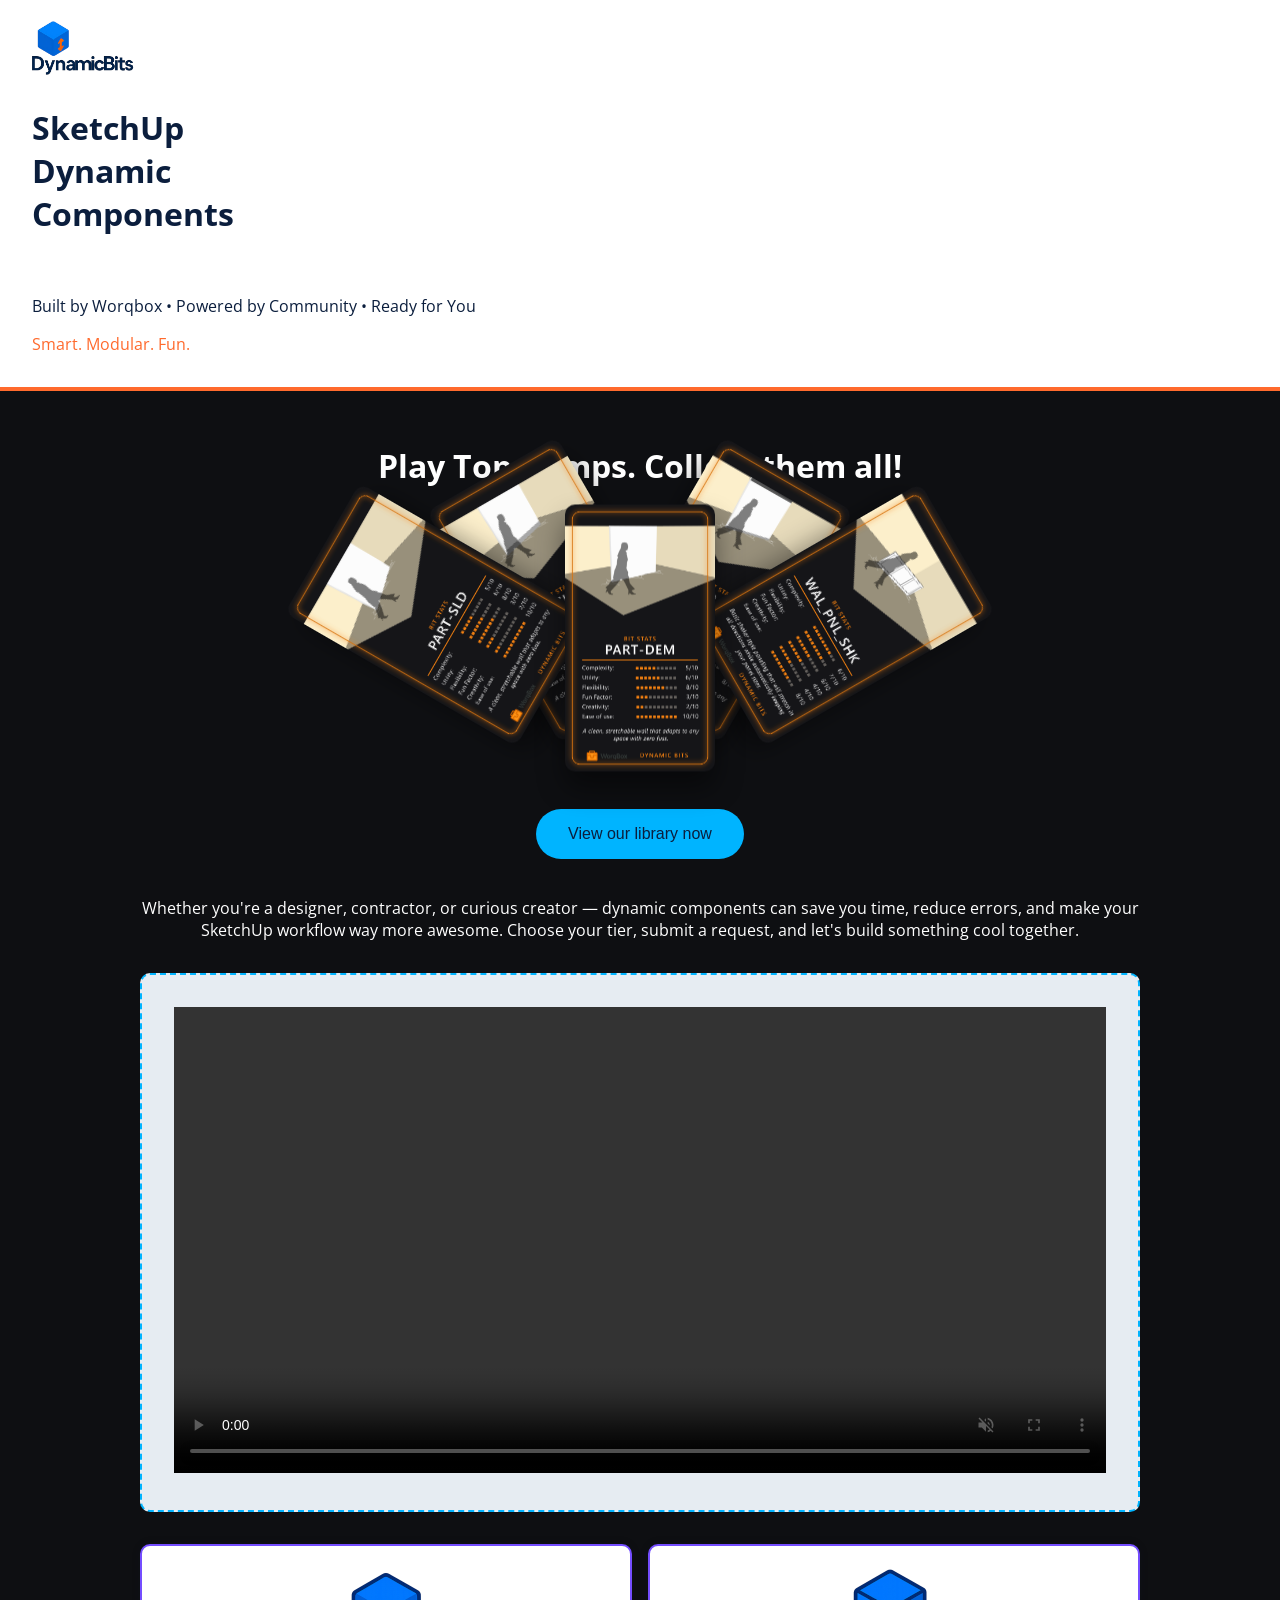
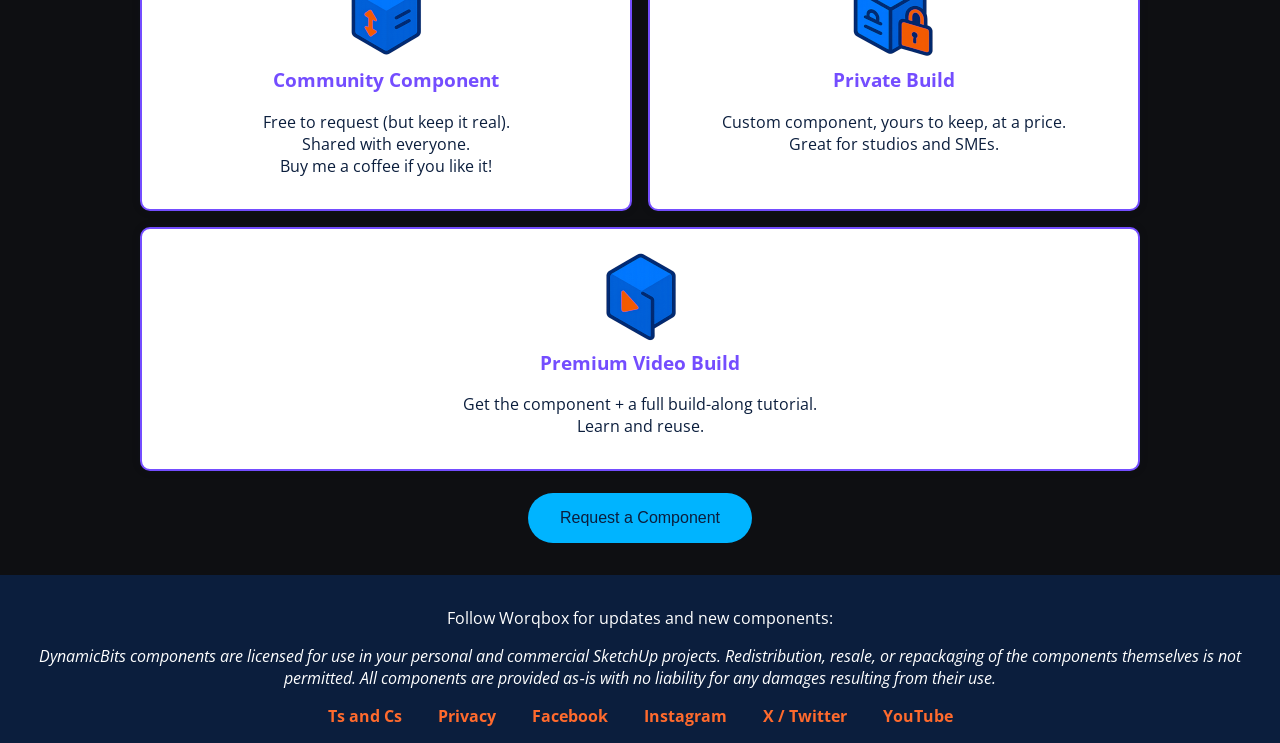
==== index.html @ 4e5cc293 "Add files via upload" ====
<!DOCTYPE html>
<html lang="en">
<head>

  <meta charset="UTF-8" />
  <meta name="viewport" content="width=device-width, initial-scale=1.0"/>
  <link rel="icon" type="image/x-icon" href="/dynamicbits/favicon.ico">
  <title>SketchUp Dynamic Components by Worqbox</title>
  <link href="https://fonts.googleapis.com/css2?family=Orbitron:wght@500&family=Open+Sans&display=swap" rel="stylesheet"/>
  <style>
    :root {
      --deep-space-blue: #0B1E3D;
      --solar-ember: #FF6A2D;
      --neon-arc-blue: #00B4FF;
      --violet-pulse: #744DFF;
      --soft-sky-gray: #E6ECF2;
      --pure-white: #FFFFFF;
    }

    body {
      margin: 0;
      font-family: 'Open Sans', sans-serif;
      background-color: var(--soft-sky-gray);
      color: var(--deep-space-blue);
    }

	
	.strap {

		justify-content: left; 
		align-items: left; 
		background-color: #FFF; 
		background-size: contain; 
		padding: 1rem 2rem;
		border-bottom: 4px solid var(--solar-ember); 
	}

	@media (max-width: 600px) {
		.strap {
			flex-direction: column;
		}
	}

    .section {
      padding: 2rem;
      max-width: 1000px;
      margin: auto;
	  text-align: center;
    }

    .highlight {
      color: var(--solar-ember);
      border-radius: 8px;
      display: inline-block;
      margin-bottom: 1rem;
    }

    .tiers {
      display: flex;
      flex-wrap: wrap;
      gap: 1rem;
    }

    .tier {
		  flex: 1 1 300px;
		  background-color: var(--pure-white);
		  border: 2px solid var(--violet-pulse);
		  border-radius: 10px;
		  padding: 1rem;
		  box-shadow: 0 0 10px rgba(11, 30, 61, 0.1);
		justify-content: left; 
		align-items: left; 
		background-size: contain; 
		
    }

    .tier h3 {
      color: var(--violet-pulse);
      margin-top: 0;
    }

    .media-holder {
      margin: 2rem 0;
      background-color: var(--soft-sky-gray);
      border: 2px dashed var(--neon-arc-blue);
      padding: 2rem;
      text-align: center;
      border-radius: 10px;
    }

    .media-holder p {
      margin: 0;
      font-style: italic;
      color: var(--deep-space-blue);
    }

    footer {
      background-color: var(--deep-space-blue);
      color: var(--pure-white);
      text-align: center;
      padding: 1rem;
    }

    .social-links a {
      margin: 0 1rem;
      color: var(--solar-ember);
      font-weight: bold;
      text-decoration: none;
    }

    .funky-button {
      background-color: var(--neon-arc-blue);
      color: var(--deep-space-blue);
      border: none;
      padding: 1rem 2rem;
      font-size: 1rem;
      border-radius: 50px;
      cursor: pointer;
      transition: transform 0.3s ease;
    }

    .funky-button:hover {
      transform: scale(1.1) rotate(-2deg);
    }
  </style>
  <style>
  :root {
    /* Tweak these if you like */
    --card-width: 150px;
    --card-height: 267px;

    /* Tighter base radius; each step uses a multiple of this */
    --fan-radius-per-step: 70px;  /* distance per step away from center */
    --fan-out-duration: 600ms;
    --fan-in-duration: 450ms;
    --pause-ms: 1000;
    --easing: cubic-bezier(.22,.61,.36,1);
  }

  body {
    min-height: 100svh;
    background: #0e0f12;
  }

  .table {
    position: relative;
    width: min(90vw, 520px);
    height: min(60vh, 380px);
    border-radius: 16px;
    background: radial-gradient(circle at 50% 30%, #1f2633 0%, #12151b 60%, #0e0f12 100%);
    box-shadow: 0 20px 60px rgba(0,0,0,.4) inset, 0 40px 80px rgba(0,0,0,.35);
    overflow: hidden;
  }

  .fan {
    position: relative;
    inset: 0;
    display: grid;
    place-items: center;
    transform-origin: 50% -20%;
    transition: transform var(--fan-out-duration) var(--easing);
  }

  /* Each card is absolutely centered, stacked by default */
  .card {
    position: absolute;
    left: 50%;
    top: 55%;
    width: var(--card-width);
    height: var(--card-height);
    transform: translate(-50%, -50%) rotate(0deg);
    transform-origin: 50% 85%;
    border-radius: 10px;
    box-shadow: 0 16px 28px rgba(0,0,0,.45);
    transition:
      transform var(--fan-in-duration) var(--easing),
      filter 250ms ease,
      z-index 0s step-end;
    user-select: none;
    will-change: transform;
    background: #1b1f2a;
    object-fit: cover;
  }

  .fan.is-fanned .card {
    transition:
      transform var(--fan-out-duration) var(--easing),
      filter 250ms ease,
      z-index 0s step-end;
  }

  .card:hover { filter: brightness(1.06) saturate(1.05); }

  .label {
    position: absolute;
    left: 16px;
    top: 12px;
    font-size: 12px;
    letter-spacing: .06em;
    text-transform: uppercase;
    color: #9aa3b2;
    opacity: .9;
    pointer-events: none;
  }
</style>
</head>
<body>
	<div class="strap">
		<img src="assets/img/dynamicbits-logo_long.png" alt="DynamicBits logo" style="width: 8em; height: 4em"> <br>

			<h1>SketchUp<br>Dynamic<br>Components</h1> <br>

		<p>Built by Worqbox • Powered by Community • Ready for You</p>
		<span class="highlight">Smart. Modular. Fun.</span>
	</div>
    <div class="section" style="height:300px" id="table">
	  <h1 style="color: #ffff">Play Top Comps. Collect them all!</br></br></br></br></h1>
	  <div class="fan" id="cardFan"></div>
		
	</div>
	</br>
		
	<div class="section">
	    <button class="funky-button" onclick="window.location.href = 'communityLibrary.html';">View our library now</button>
		<p style="color: #ffff"><br/>Whether you're a designer, contractor, or curious creator — dynamic components can save you time, reduce errors, and make your SketchUp workflow way more awesome. Choose your tier, submit a request, and let's build something cool together.</p>

    <div class="media-holder">
      <p><video width="100%" height=auto controls autoplay loop muted playsinline> <source src="assets/video/dynamicbits.mp4" type="video/mp4"> Your browser does not support the video tag. </video></p>
    </div>
	
		<div class="tiers">
			<div class="tier">
				<img src="assets/img/community.png" height=100px width=auto>
				<div>
					<h3>Community Component</h3>
					<p>Free to request (but keep it real).<br>Shared with everyone.<br>Buy me a coffee if you like it!</p>
				</div>
			</div>
		<div class="tier">
			<img src="assets/img/private.png" height=100px width=auto>
			<div>        
				<h3>Private Build</h3>
				<p>Custom component, yours to keep, at a price.<br>Great for studios and SMEs.</p>
			</div>
		</div>
		<div class="tier">
			<img src="assets/img/video.png" height=100px width=auto>
			<div>        
				<h3>Premium Video Build</h3>
				<p>Get the component + a full build-along tutorial.<br>Learn and reuse.</p>
			</div>
		</div>
    </div>

	<br/>
    <button class="funky-button" onclick="window.location.href = 'componentrequest.html';">Request a Component</button>

  </div>

  <footer>
    <p>Follow Worqbox for updates and new components:</p>
	<p><i>DynamicBits components are licensed for use in your personal and commercial SketchUp projects. Redistribution, resale, or repackaging of the components themselves is not permitted. All components are provided as‑is with no liability for any damages resulting from their use.</i></p>
    <div class="social-links">
      <a href="assets/docs/tcsandcs.pdf">Ts and Cs</a>
      <a href="assets/docs/privacy.pdf">Privacy</a>

      <a href="https://www.facebook.com/people/Worqbox/61579586065889/">Facebook</a>
      <a href="https://www.instagram.com/worqboxhk">Instagram</a>
      <a href="https://x.com/worqboxhk">X / Twitter</a>
      <a href="https://www.youtube.com/@connectedspacedonline">YouTube</a>
    </div>
  </footer>

<script>
(function () {
  /**
   * Configuration
   */
  const IMAGE_COUNT = 5; // must be odd for a single center card
  const BASE_PATH = 'assets/img/'; // corrected path
  const IMAGE_FILENAMES = Array.from({ length: IMAGE_COUNT }, (_, i) => `${BASE_PATH}${i + 1}.webp`);

  const ANGLE_STEP = 30; // degrees between adjacent cards
  const CENTER_INDEX = Math.floor(IMAGE_COUNT / 2); // 2 (0..4)
  const rootStyles = getComputedStyle(document.documentElement);
  const RADIUS_PER_STEP = parseFloat(rootStyles.getPropertyValue('--fan-radius-per-step')) || 70;
  const PAUSE_MS = parseInt(rootStyles.getPropertyValue('--pause-ms'), 10) || 1000;

  const fanOutDuration = parseTimeVar('--fan-out-duration') || 600;
  const fanInDuration  = parseTimeVar('--fan-in-duration')  || 450;

  const fanEl = document.getElementById('cardFan');
  const tableEl = document.getElementById('table');

  /**
   * Helpers
   */
  function parseTimeVar(varName) {
    const v = rootStyles.getPropertyValue(varName).trim();
    if (!v) return 0;
    if (v.endsWith('ms')) return parseFloat(v);
    if (v.endsWith('s')) return parseFloat(v) * 1000;
    return parseFloat(v);
  }

  /**
   * Create and insert the cards
   */
  const cards = IMAGE_FILENAMES.map((src, idx) => {
    const img = new Image();
    img.src = src; // expects assets/img/1.webp ... 5.webp
    img.alt = `Card ${idx + 1}`;
    img.className = 'card';

    // Stacked baseline
    img.style.transform = 'translate(-50%, -50%) rotate(0deg)';
    img.style.zIndex = String(100 + idx);

    fanEl.appendChild(img);
    return img;
  });

  /**
   * Transform builders
   * - Middle card (CENTER_INDEX) stays exactly at stack transform (no rotation/translation).
   * - Other cards rotate by (idx - center) * ANGLE_STEP
   * - Translation distance scales with |idx - center| so they "originate" from the middle card.
   * Composition: translate(-50%,-50%) rotate(angle) translateY(-radiusForStep)
   */
  function computeFanTransform(idx) {
    const delta = idx - CENTER_INDEX; // ... -2, -1, 0, +1, +2
    if (delta === 0) {
      // Stationary center card
      return 'translate(-50%, -50%) rotate(0deg)';
    }
    const angle = delta * ANGLE_STEP; // ±30, ±60, ...
    const radius = Math.abs(delta) * RADIUS_PER_STEP; // further from center → further out
    return `translate(-50%, -50%) rotate(${angle}deg) translateY(${-radius}px)`;
  }

  function applyFanTransforms() {
    fanEl.classList.add('is-fanned');
    cards.forEach((card, idx) => {
      card.style.transform = computeFanTransform(idx);
      // z-index: center highest, then order by angle to get nice overlaps
      const delta = idx - CENTER_INDEX;
      const z =
        delta === 0
          ? 2000 // keep center card on top when fanned
          : 1000 + 100 * Math.sign(delta) + 10 * Math.abs(delta);
      card.style.zIndex = String(z);
    });
  }

  function fanIn() {
    fanEl.classList.remove('is-fanned');
    fanEl.style.transform = 'scale(1)';
    cards.forEach((card, idx) => {
      card.style.transform = 'translate(-50%, -50%) rotate(0deg)';
      card.style.zIndex = String(100 + idx);
    });
  }

  /**
   * Auto-fit the fanned layout so it stays inside the container.
   * Uses a tiny margin (1.5%) to avoid edge-touching due to subpixel rounding.
   */
  function autoFitFan() {
    applyFanTransforms();

    // Ensure styles are applied before measuring
    requestAnimationFrame(() => {
      requestAnimationFrame(() => {
        const fanRect = fanEl.getBoundingClientRect();
        const tableRect = tableEl.getBoundingClientRect();

        const safety = 0.015; // 1.5% inward padding
        const targetWidth  = tableRect.width  * (1 - safety * 2);
        const targetHeight = tableRect.height * (1 - safety * 2);

        const widthScale  = targetWidth  / fanRect.width;
        const heightScale = targetHeight / fanRect.height;
        const scale = Math.min(1, widthScale, heightScale);

        fanEl.style.transform = `scale(${scale.toFixed(3)})`;
      });
    });
  }

  /**
   * Loop: out → pause → in → pause → repeat
   */
  function loop() {
    autoFitFan();

    setTimeout(() => {
      fanIn();
      setTimeout(loop, fanInDuration + PAUSE_MS);
    }, fanOutDuration + PAUSE_MS);
  }

  window.addEventListener('load', () => {
    setTimeout(loop, 250);
  });

  // Keep fit on resize if currently fanned
  window.addEventListener('resize', () => {
    if (fanEl.classList.contains('is-fanned')) {
      applyFanTransforms();
      requestAnimationFrame(() => {
        requestAnimationFrame(() => {
          const fanRect = fanEl.getBoundingClientRect();
          const tableRect = tableEl.getBoundingClientRect();

          const safety = 0.015;
          const targetWidth  = tableRect.width  * (1 - safety * 2);
          const targetHeight = tableRect.height * (1 - safety * 2);

          const widthScale  = targetWidth  / fanRect.width;
          const heightScale = targetHeight / fanRect.height;
          const scale = Math.min(1, widthScale, heightScale);
          fanEl.style.transform = `scale(${scale.toFixed(3)})`;
        });
      });
    }
  });
})();
</script>

</body>
</html>
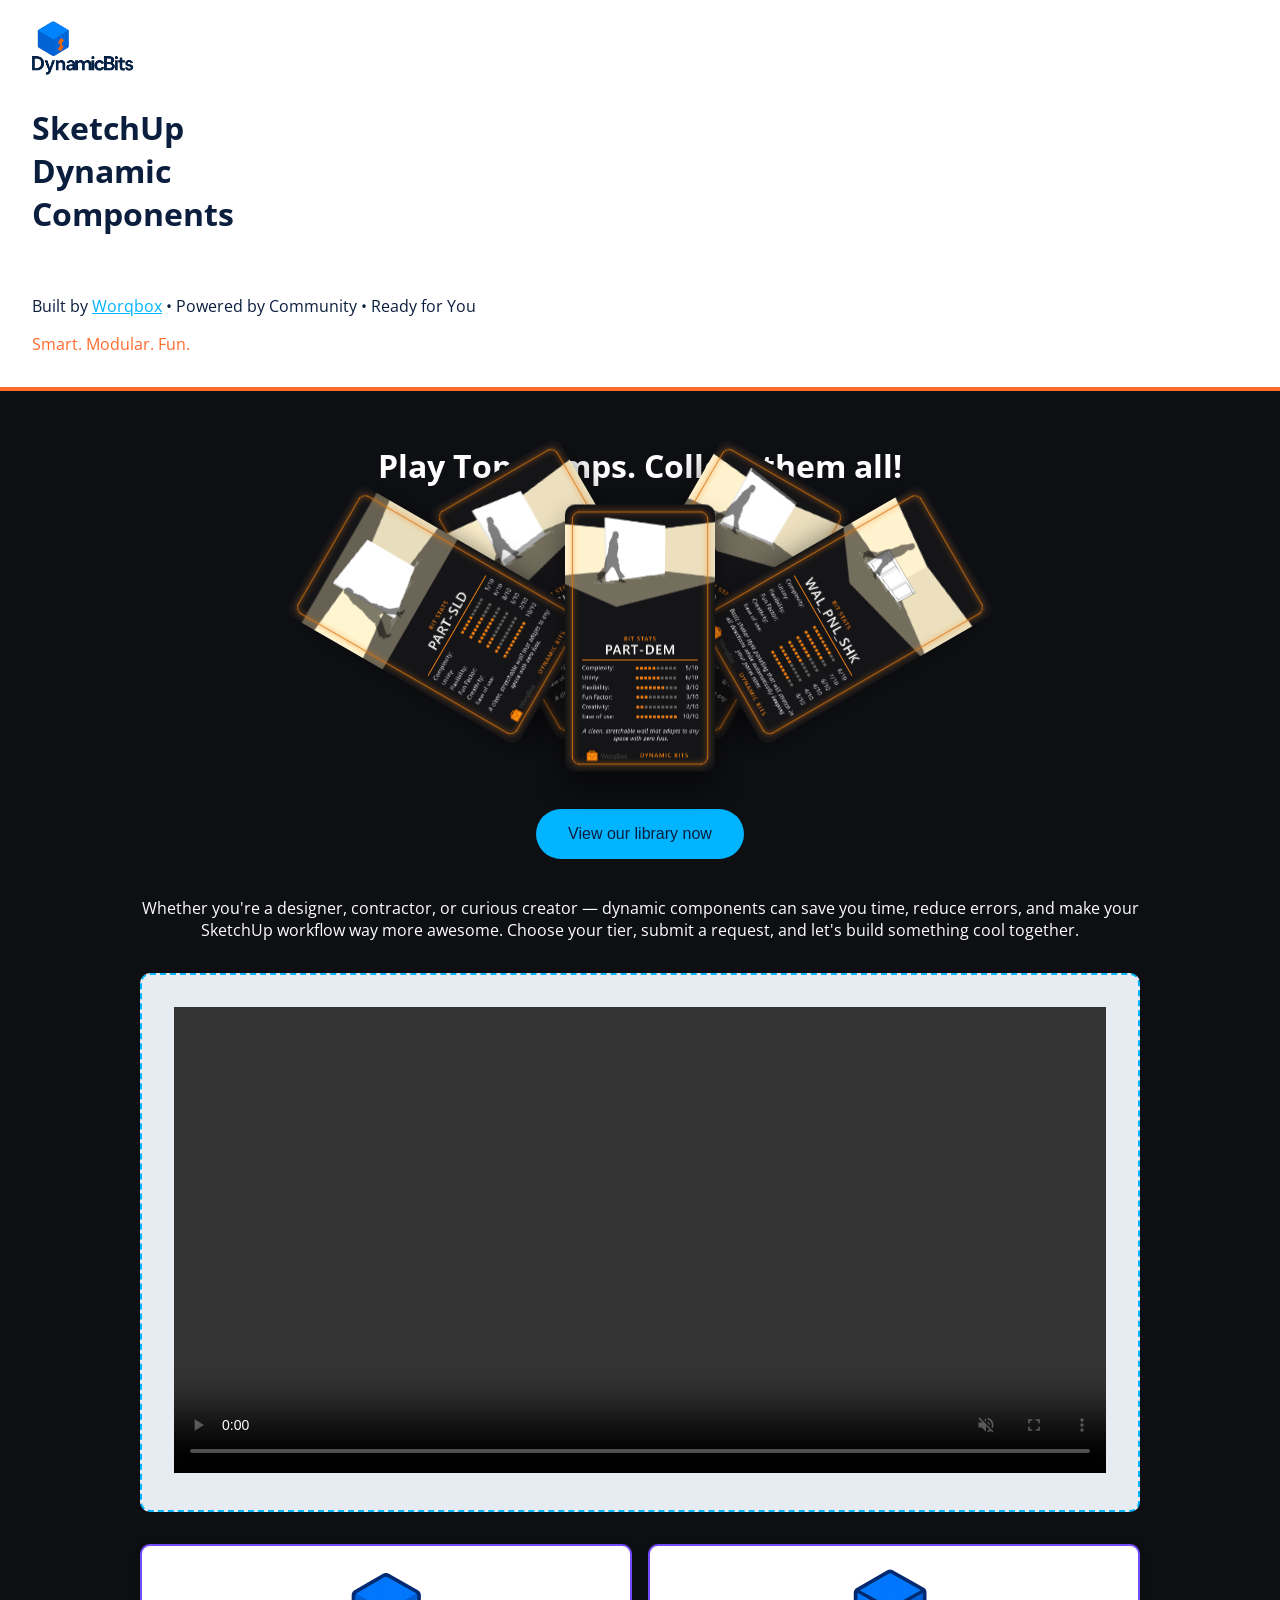
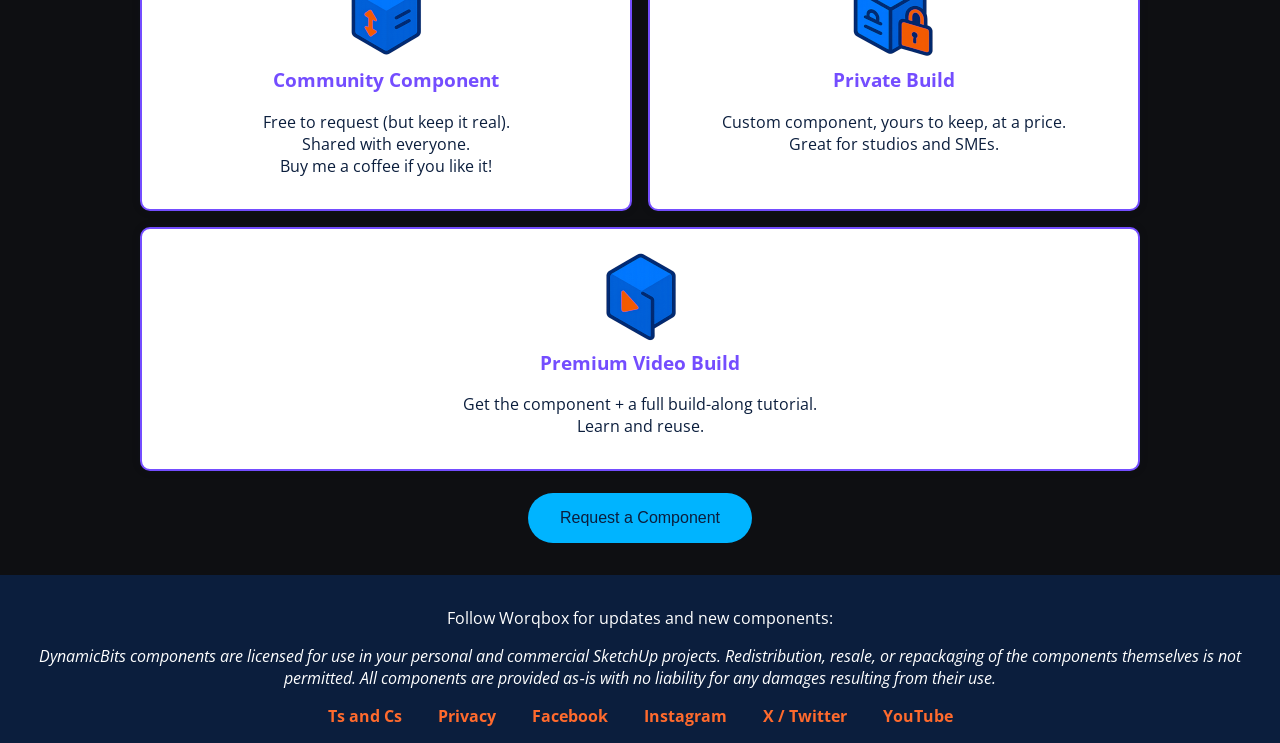
==== commit 6686d79c: "Add files via upload" ====
--- a/index.html
+++ b/index.html
@@ -24,6 +24,9 @@
       color: var(--deep-space-blue);
     }
 
+	a {
+		color: var(--neon-arc-blue);
+	}
 	
 	.strap {
 
@@ -122,8 +125,7 @@
     .funky-button:hover {
       transform: scale(1.1) rotate(-2deg);
     }
-  </style>
-  <style>
+
   :root {
     /* Tweak these if you like */
     --card-width: 150px;
@@ -210,7 +212,7 @@
 
 			<h1>SketchUp<br>Dynamic<br>Components</h1> <br>
 
-		<p>Built by Worqbox • Powered by Community • Ready for You</p>
+		<p>Built by <a href="https://worqbox.online">Worqbox</a> • Powered by Community • Ready for You</p>
 		<span class="highlight">Smart. Modular. Fun.</span>
 	</div>
     <div class="section" style="height:300px" id="table">
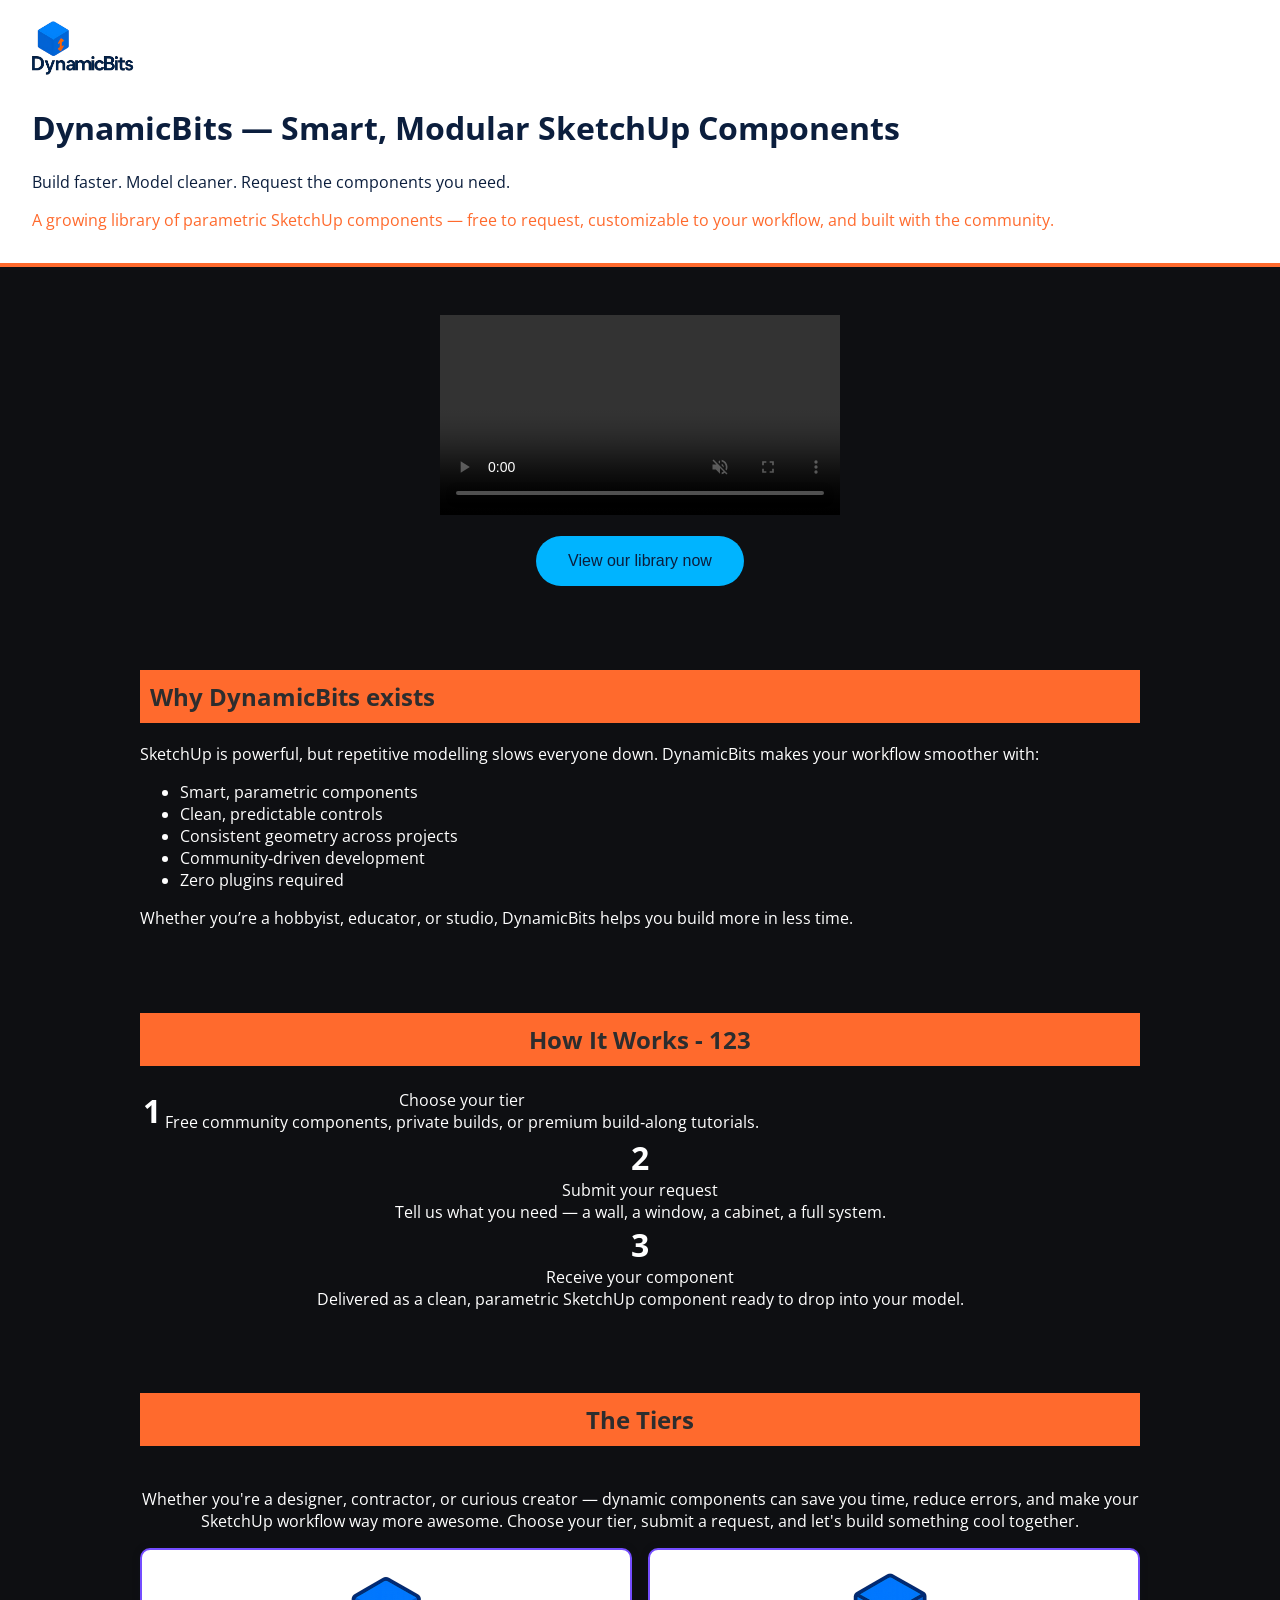
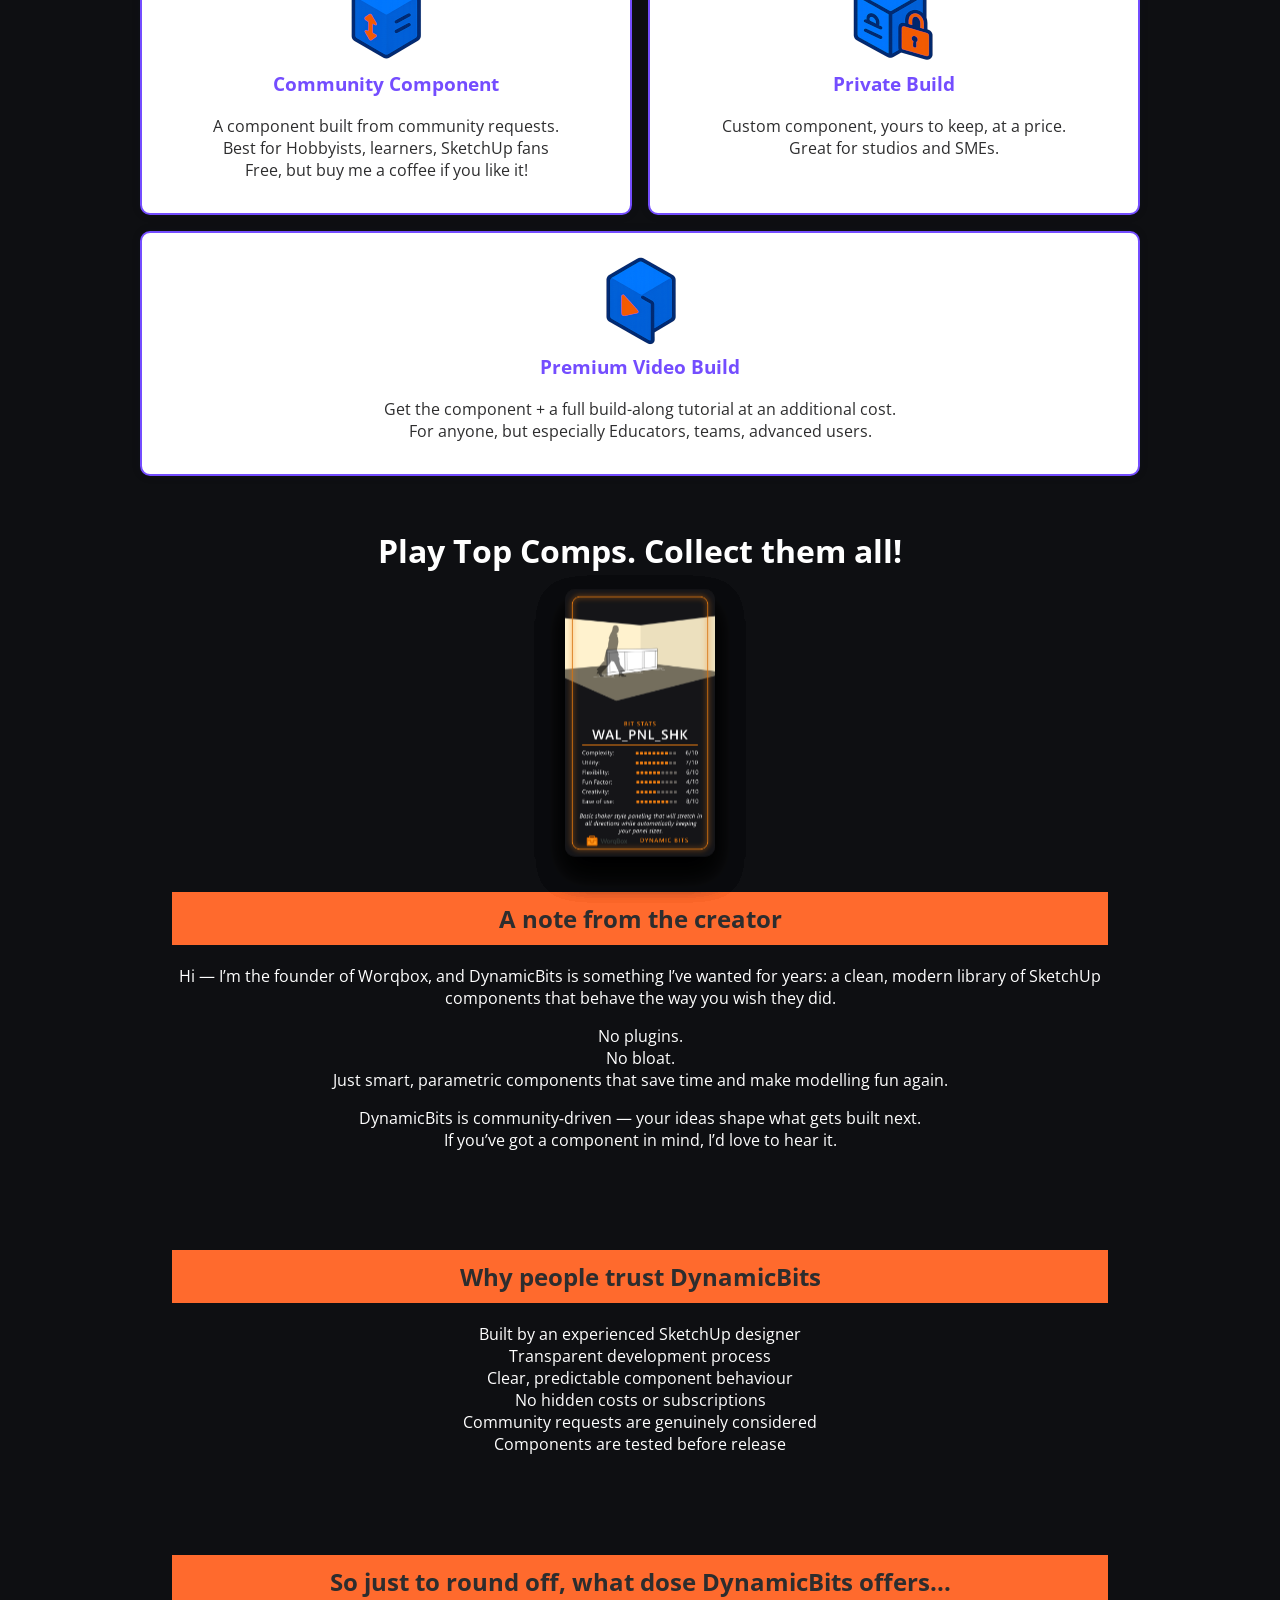
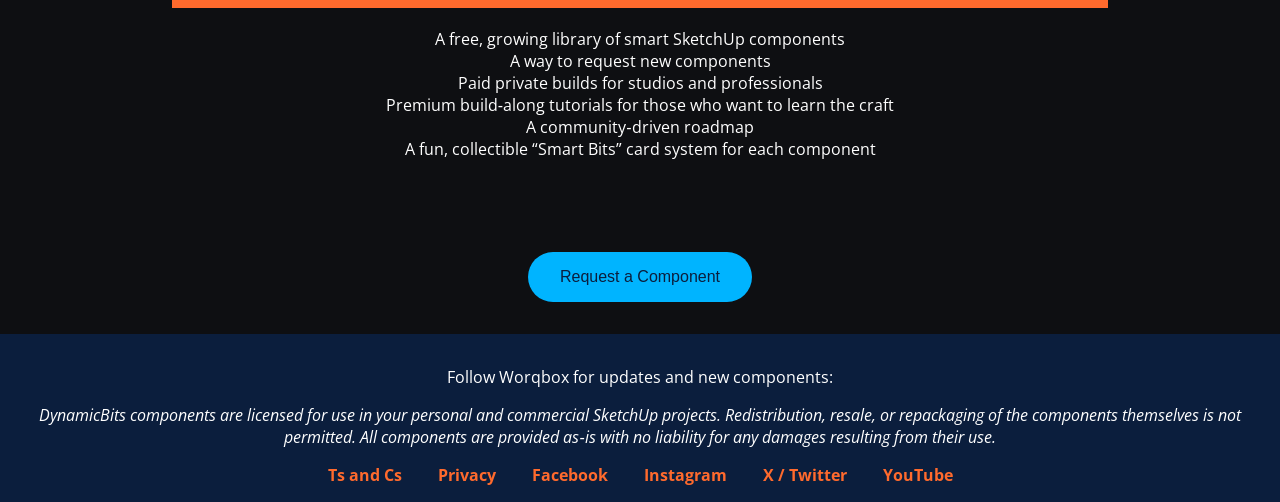
==== commit de00d341: "Add files via upload" ====
--- a/index.html
+++ b/index.html
@@ -15,6 +15,8 @@
       --violet-pulse: #744DFF;
       --soft-sky-gray: #E6ECF2;
       --pure-white: #FFFFFF;
+	  --charcole-grey: #3F4246;
+	  --deep-grey: #2d2d2e;
     }
 
     body {
@@ -26,6 +28,12 @@
 
 	a {
 		color: var(--neon-arc-blue);
+	}
+	
+	h2 {
+		background-color: var(--solar-ember);
+		color: var(--deep-grey);
+		padding :10px;
 	}
 	
 	.strap {
@@ -37,6 +45,10 @@
 		padding: 1rem 2rem;
 		border-bottom: 4px solid var(--solar-ember); 
 	}
+	
+	.softgreyback {
+		background-color: var(--soft-sky-gray);
+	}
 
 	@media (max-width: 600px) {
 		.strap {
@@ -49,7 +61,12 @@
       max-width: 1000px;
       margin: auto;
 	  text-align: center;
-    }
+	  color: var(--pure-white);
+    }
+
+	.textleft {
+		text-align: left;
+	}
 
     .highlight {
       color: var(--solar-ember);
@@ -89,6 +106,7 @@
       padding: 2rem;
       text-align: center;
       border-radius: 10px;
+	  max-height: 400px;
     }
 
     .media-holder p {
@@ -97,6 +115,11 @@
       color: var(--deep-space-blue);
     }
 
+	video {
+		width:100%;
+		max-width: 400px;
+	}
+	
     footer {
       background-color: var(--deep-space-blue);
       color: var(--pure-white);
@@ -144,7 +167,7 @@
     background: #0e0f12;
   }
 
-  .table {
+  .cardhand {
     position: relative;
     width: min(90vw, 520px);
     height: min(60vh, 380px);
@@ -207,52 +230,133 @@
 </style>
 </head>
 <body>
+
 	<div class="strap">
 		<img src="assets/img/dynamicbits-logo_long.png" alt="DynamicBits logo" style="width: 8em; height: 4em"> <br>
 
-			<h1>SketchUp<br>Dynamic<br>Components</h1> <br>
-
-		<p>Built by <a href="https://worqbox.online">Worqbox</a> • Powered by Community • Ready for You</p>
-		<span class="highlight">Smart. Modular. Fun.</span>
+			<h1>DynamicBits — Smart, Modular SketchUp Components</h1>
+
+		<p>Build faster. Model cleaner. Request the components you need.</p>
+		<span class="highlight">A growing library of parametric SketchUp components — free to request, customizable to your workflow, and built with the community.</span>
 	</div>
-    <div class="section" style="height:300px" id="table">
-	  <h1 style="color: #ffff">Play Top Comps. Collect them all!</br></br></br></br></h1>
-	  <div class="fan" id="cardFan"></div>
-		
+
+    <div class="section" id="videobooth">
+      <p><video controls autoplay loop muted playsinline> <source src="assets/video/dynamicbits.mp4" type="video/mp4"> Your browser does not support the video tag. </video></p>
+	    <button class="funky-button" onclick="window.location.href = 'communityLibrary.html';">View our library now</button>
+    </div>
+
+    <div class="section textleft" id="whydynamicbits">
+		<h2>Why DynamicBits exists</h2>
+		SketchUp is powerful, but repetitive modelling slows everyone down.
+		DynamicBits makes your workflow smoother with:
+		<ul><li>
+		Smart, parametric components
+		</li><li>
+		Clean, predictable controls
+		</li><li>
+		Consistent geometry across projects
+		</li><li>
+		Community‑driven development
+		</li><li>
+		Zero plugins required
+		</li></ul>
+		Whether you’re a hobbyist, educator, or studio, DynamicBits helps you build more in less time.
 	</div>
-	</br>
-		
+	
+    <div class="section" id="howitworks">
+	<h2>How It Works - 123</h2>
+		<table col=2>
+			<tr><td width=><b><font size=+3>1</font></b></td>
+				<td>Choose your tier<br>Free community components, private builds, or premium build‑along tutorials.</td></tr></table>
+
+		<b><font size=+3>2</font></b><br>Submit your request<br>
+		Tell us what you need — a wall, a window, a cabinet, a full system.<br>
+
+		<b><font size=+3>3</font></b><br>Receive your component<br>
+		Delivered as a clean, parametric SketchUp component ready to drop into your model.<br>
+	</div>
+
+			
 	<div class="section">
-	    <button class="funky-button" onclick="window.location.href = 'communityLibrary.html';">View our library now</button>
-		<p style="color: #ffff"><br/>Whether you're a designer, contractor, or curious creator — dynamic components can save you time, reduce errors, and make your SketchUp workflow way more awesome. Choose your tier, submit a request, and let's build something cool together.</p>
-
-    <div class="media-holder">
-      <p><video width="100%" height=auto controls autoplay loop muted playsinline> <source src="assets/video/dynamicbits.mp4" type="video/mp4"> Your browser does not support the video tag. </video></p>
-    </div>
-	
+		<h2>The Tiers</h2>
+		<p style="color: var(--pure-white);"><br/>Whether you're a designer, contractor, or curious creator — dynamic components can save you time, reduce errors, and make your SketchUp workflow way more awesome. Choose your tier, submit a request, and let's build something cool together.</p>
 		<div class="tiers">
 			<div class="tier">
 				<img src="assets/img/community.png" height=100px width=auto>
 				<div>
 					<h3>Community Component</h3>
-					<p>Free to request (but keep it real).<br>Shared with everyone.<br>Buy me a coffee if you like it!</p>
+					<p style="color: var(--deep-grey);">A component built from community requests.<br>Best for Hobbyists, learners, SketchUp fans<br>Free, but buy me a coffee if you like it!</p>
+					<script type="text/javascript" src="https://cdnjs.buymeacoffee.com/1.0.0/button.prod.min.js" data-name="bmc-button" data-slug="romski" data-color="#FFDD00" data-emoji="☕"  data-font="Lato" data-text="Buy me a coffee" data-outline-color="#000000" data-font-color="#000000" data-coffee-color="#ffffff" ></script>
 				</div>
 			</div>
 		<div class="tier">
 			<img src="assets/img/private.png" height=100px width=auto>
 			<div>        
 				<h3>Private Build</h3>
-				<p>Custom component, yours to keep, at a price.<br>Great for studios and SMEs.</p>
+				<p style="color: var(--deep-grey);">Custom component, yours to keep, at a price.<br>Great for studios and SMEs.</p>
 			</div>
 		</div>
 		<div class="tier">
 			<img src="assets/img/video.png" height=100px width=auto>
 			<div>        
 				<h3>Premium Video Build</h3>
-				<p>Get the component + a full build-along tutorial.<br>Learn and reuse.</p>
+				<p style="color: var(--deep-grey);">Get the component + a full build-along tutorial at an additional cost.<br>For anyone, but especially Educators, teams, advanced users.</p>
 			</div>
 		</div>
     </div>
+	
+    <div class="section" style="height:300px" id="cardhand">
+	  <h1 style="color: #ffff">Play Top Comps. Collect them all!</br></br></br></br></h1>
+	  <div class="fan" id="cardFan"></div>
+		
+	</div>	
+	
+    <div class="section" id="foundernote">
+		<h2>A note from the creator</h2>
+		<p>Hi — I’m the founder of Worqbox, and DynamicBits is something I’ve wanted for years: a clean, modern library of SketchUp components that behave the way you wish they did.</p>
+
+		<p>No plugins.<br/>
+		No bloat.<br/>
+		Just smart, parametric components that save time and make modelling fun again.</p>
+		
+		<p>DynamicBits is community‑driven — your ideas shape what gets built next.<br/>
+		If you’ve got a component in mind, I’d love to hear it.<br/>
+	</div>
+	
+    <div class="section" id="trust">
+		<h2>Why people trust DynamicBits</h2>
+		<p>Built by an experienced SketchUp designer<br/>
+
+		Transparent development process<br/>
+
+		Clear, predictable component behaviour<br/>
+
+		No hidden costs or subscriptions<br/>
+
+		Community requests are genuinely considered<br/>
+
+		Components are tested before release</p>
+	</div>
+	
+    <div class="section" id="roundup">
+		<h2>So just to round off, what dose DynamicBits offers...</h2>
+		<p>A free, growing library of smart SketchUp components<br/>
+
+A way to request new components<br/>
+
+Paid private builds for studios and professionals<br/>
+
+Premium build‑along tutorials for those who want to learn the craft<br/>
+
+A community‑driven roadmap<br/>
+
+A fun, collectible “Smart Bits” card system for each component</p>
+	</div>
+	
+	
+
+
+	</br>
 
 	<br/>
     <button class="funky-button" onclick="window.location.href = 'componentrequest.html';">Request a Component</button>
@@ -292,7 +396,7 @@
   const fanInDuration  = parseTimeVar('--fan-in-duration')  || 450;
 
   const fanEl = document.getElementById('cardFan');
-  const tableEl = document.getElementById('table');
+  const tableEl = document.getElementById('cardhand');
 
   /**
    * Helpers
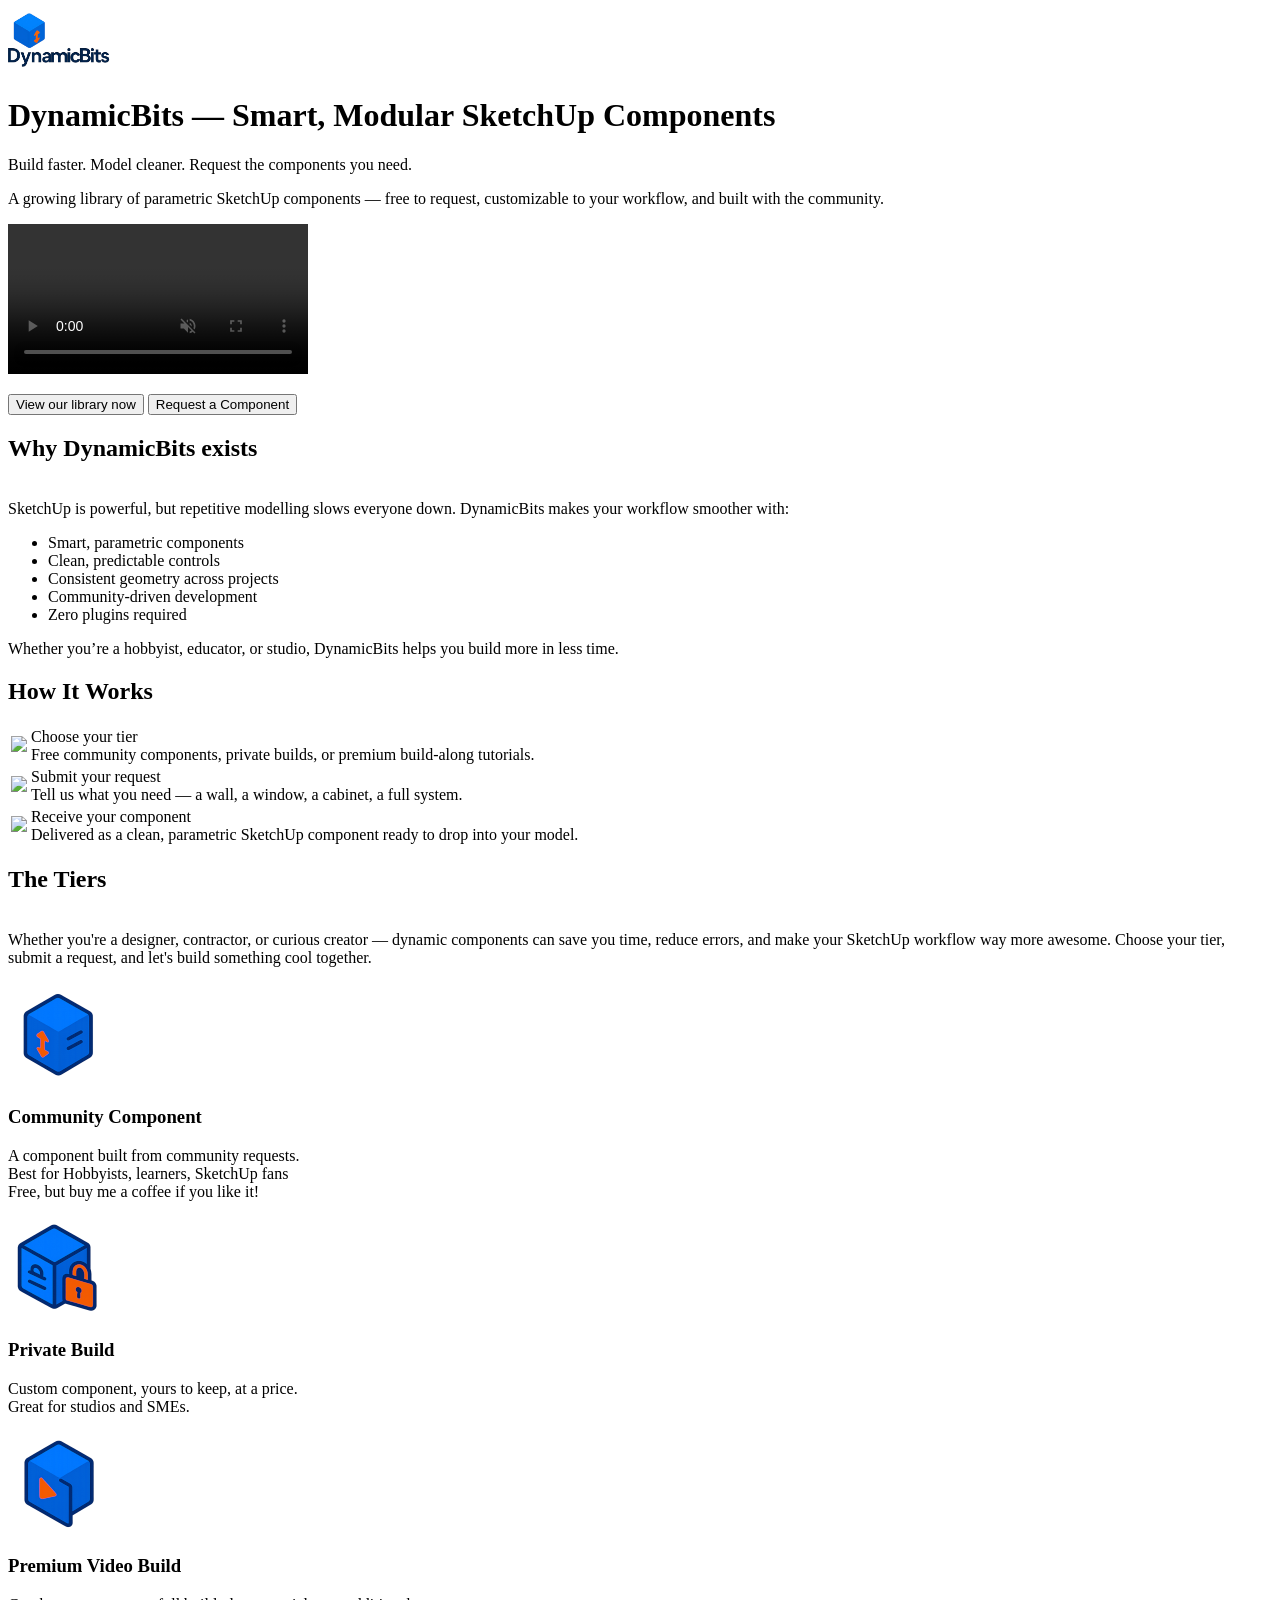
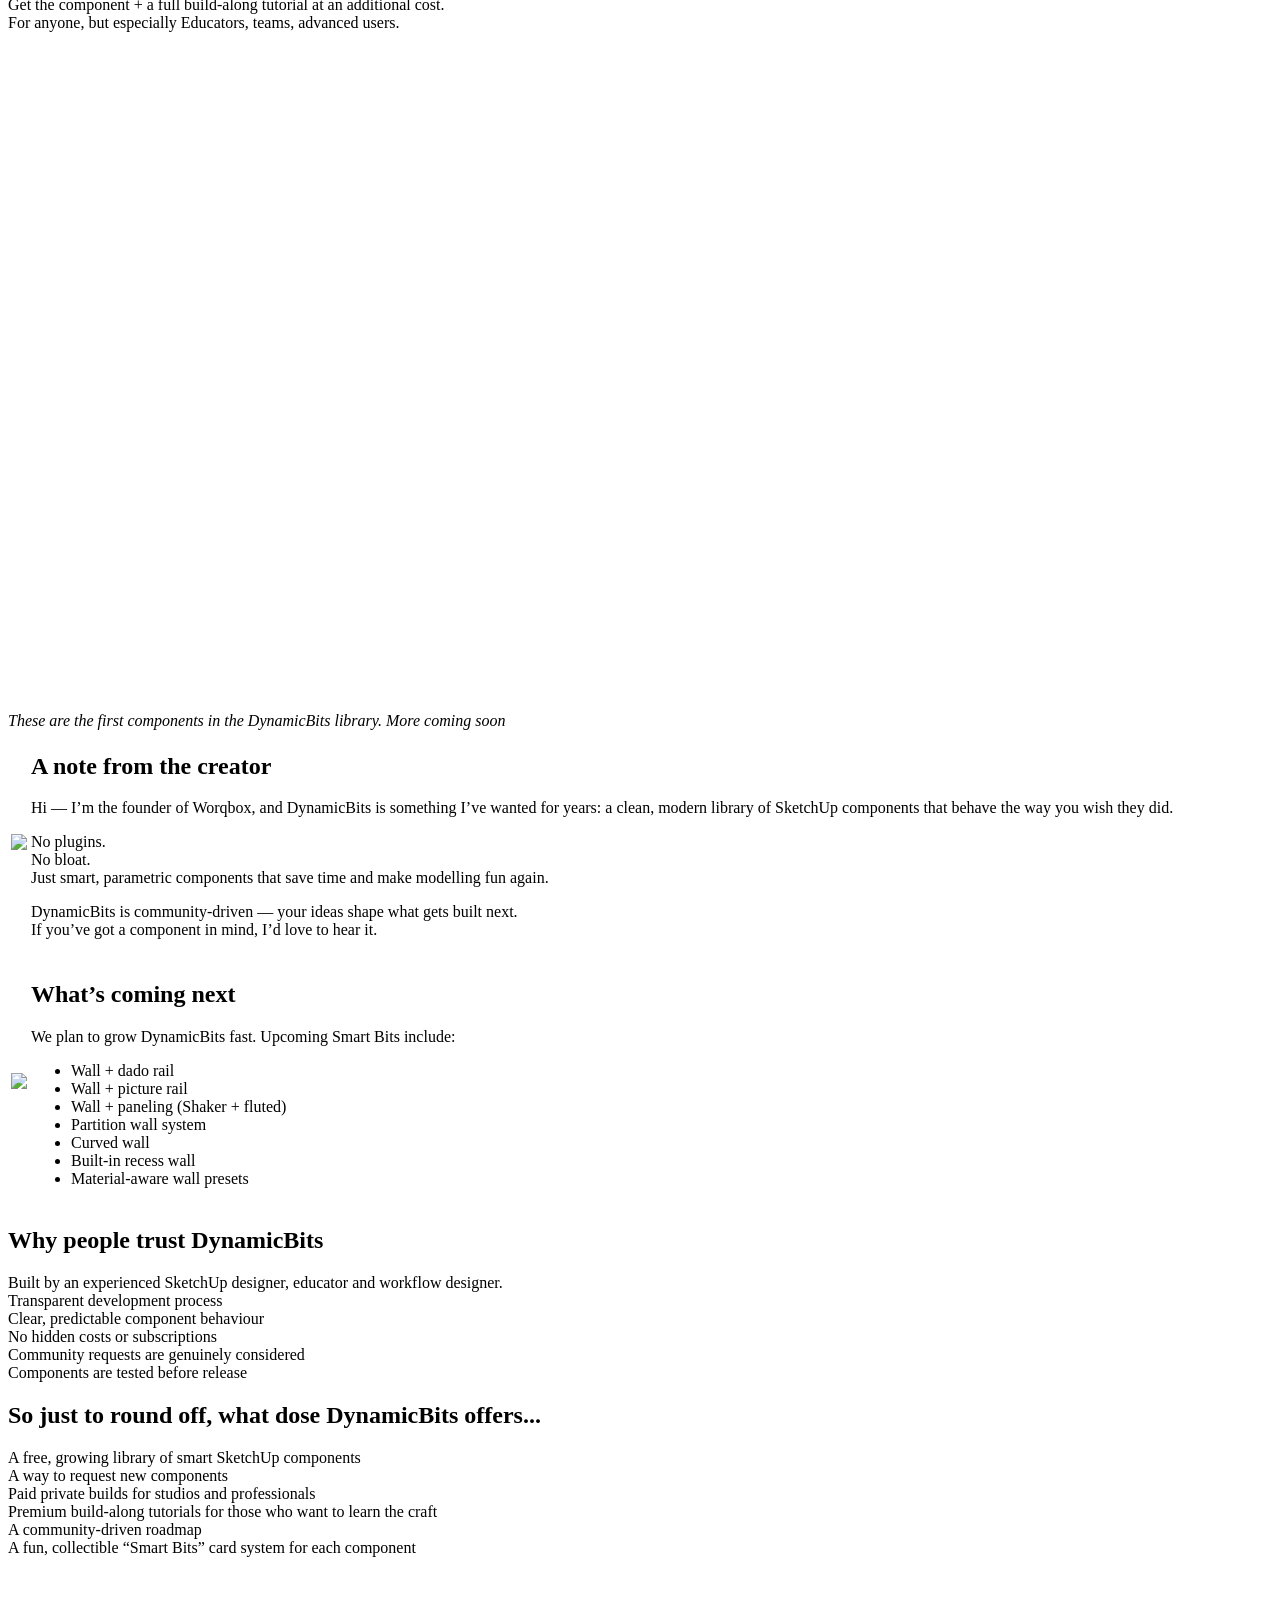
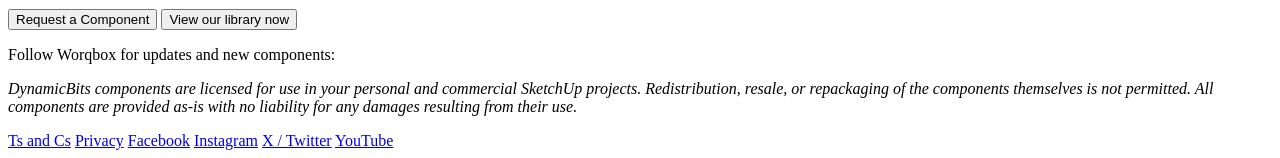
==== commit b597eedf: "Add files via upload" ====
--- a/index.html
+++ b/index.html
@@ -7,228 +7,10 @@
   <link rel="icon" type="image/x-icon" href="/dynamicbits/favicon.ico">
   <title>SketchUp Dynamic Components by Worqbox</title>
   <link href="https://fonts.googleapis.com/css2?family=Orbitron:wght@500&family=Open+Sans&display=swap" rel="stylesheet"/>
-  <style>
-    :root {
-      --deep-space-blue: #0B1E3D;
-      --solar-ember: #FF6A2D;
-      --neon-arc-blue: #00B4FF;
-      --violet-pulse: #744DFF;
-      --soft-sky-gray: #E6ECF2;
-      --pure-white: #FFFFFF;
-	  --charcole-grey: #3F4246;
-	  --deep-grey: #2d2d2e;
-    }
+  <link rel="stylesheet" href="css/style.css" />
+</head>
 
-    body {
-      margin: 0;
-      font-family: 'Open Sans', sans-serif;
-      background-color: var(--soft-sky-gray);
-      color: var(--deep-space-blue);
-    }
 
-	a {
-		color: var(--neon-arc-blue);
-	}
-	
-	h2 {
-		background-color: var(--solar-ember);
-		color: var(--deep-grey);
-		padding :10px;
-	}
-	
-	.strap {
-
-		justify-content: left; 
-		align-items: left; 
-		background-color: #FFF; 
-		background-size: contain; 
-		padding: 1rem 2rem;
-		border-bottom: 4px solid var(--solar-ember); 
-	}
-	
-	.softgreyback {
-		background-color: var(--soft-sky-gray);
-	}
-
-	@media (max-width: 600px) {
-		.strap {
-			flex-direction: column;
-		}
-	}
-
-    .section {
-      padding: 2rem;
-      max-width: 1000px;
-      margin: auto;
-	  text-align: center;
-	  color: var(--pure-white);
-    }
-
-	.textleft {
-		text-align: left;
-	}
-
-    .highlight {
-      color: var(--solar-ember);
-      border-radius: 8px;
-      display: inline-block;
-      margin-bottom: 1rem;
-    }
-
-    .tiers {
-      display: flex;
-      flex-wrap: wrap;
-      gap: 1rem;
-    }
-
-    .tier {
-		  flex: 1 1 300px;
-		  background-color: var(--pure-white);
-		  border: 2px solid var(--violet-pulse);
-		  border-radius: 10px;
-		  padding: 1rem;
-		  box-shadow: 0 0 10px rgba(11, 30, 61, 0.1);
-		justify-content: left; 
-		align-items: left; 
-		background-size: contain; 
-		
-    }
-
-    .tier h3 {
-      color: var(--violet-pulse);
-      margin-top: 0;
-    }
-
-    .media-holder {
-      margin: 2rem 0;
-      background-color: var(--soft-sky-gray);
-      border: 2px dashed var(--neon-arc-blue);
-      padding: 2rem;
-      text-align: center;
-      border-radius: 10px;
-	  max-height: 400px;
-    }
-
-    .media-holder p {
-      margin: 0;
-      font-style: italic;
-      color: var(--deep-space-blue);
-    }
-
-	video {
-		width:100%;
-		max-width: 400px;
-	}
-	
-    footer {
-      background-color: var(--deep-space-blue);
-      color: var(--pure-white);
-      text-align: center;
-      padding: 1rem;
-    }
-
-    .social-links a {
-      margin: 0 1rem;
-      color: var(--solar-ember);
-      font-weight: bold;
-      text-decoration: none;
-    }
-
-    .funky-button {
-      background-color: var(--neon-arc-blue);
-      color: var(--deep-space-blue);
-      border: none;
-      padding: 1rem 2rem;
-      font-size: 1rem;
-      border-radius: 50px;
-      cursor: pointer;
-      transition: transform 0.3s ease;
-    }
-
-    .funky-button:hover {
-      transform: scale(1.1) rotate(-2deg);
-    }
-
-  :root {
-    /* Tweak these if you like */
-    --card-width: 150px;
-    --card-height: 267px;
-
-    /* Tighter base radius; each step uses a multiple of this */
-    --fan-radius-per-step: 70px;  /* distance per step away from center */
-    --fan-out-duration: 600ms;
-    --fan-in-duration: 450ms;
-    --pause-ms: 1000;
-    --easing: cubic-bezier(.22,.61,.36,1);
-  }
-
-  body {
-    min-height: 100svh;
-    background: #0e0f12;
-  }
-
-  .cardhand {
-    position: relative;
-    width: min(90vw, 520px);
-    height: min(60vh, 380px);
-    border-radius: 16px;
-    background: radial-gradient(circle at 50% 30%, #1f2633 0%, #12151b 60%, #0e0f12 100%);
-    box-shadow: 0 20px 60px rgba(0,0,0,.4) inset, 0 40px 80px rgba(0,0,0,.35);
-    overflow: hidden;
-  }
-
-  .fan {
-    position: relative;
-    inset: 0;
-    display: grid;
-    place-items: center;
-    transform-origin: 50% -20%;
-    transition: transform var(--fan-out-duration) var(--easing);
-  }
-
-  /* Each card is absolutely centered, stacked by default */
-  .card {
-    position: absolute;
-    left: 50%;
-    top: 55%;
-    width: var(--card-width);
-    height: var(--card-height);
-    transform: translate(-50%, -50%) rotate(0deg);
-    transform-origin: 50% 85%;
-    border-radius: 10px;
-    box-shadow: 0 16px 28px rgba(0,0,0,.45);
-    transition:
-      transform var(--fan-in-duration) var(--easing),
-      filter 250ms ease,
-      z-index 0s step-end;
-    user-select: none;
-    will-change: transform;
-    background: #1b1f2a;
-    object-fit: cover;
-  }
-
-  .fan.is-fanned .card {
-    transition:
-      transform var(--fan-out-duration) var(--easing),
-      filter 250ms ease,
-      z-index 0s step-end;
-  }
-
-  .card:hover { filter: brightness(1.06) saturate(1.05); }
-
-  .label {
-    position: absolute;
-    left: 16px;
-    top: 12px;
-    font-size: 12px;
-    letter-spacing: .06em;
-    text-transform: uppercase;
-    color: #9aa3b2;
-    opacity: .9;
-    pointer-events: none;
-  }
-</style>
-</head>
 <body>
 
 	<div class="strap">
@@ -243,10 +25,12 @@
     <div class="section" id="videobooth">
       <p><video controls autoplay loop muted playsinline> <source src="assets/video/dynamicbits.mp4" type="video/mp4"> Your browser does not support the video tag. </video></p>
 	    <button class="funky-button" onclick="window.location.href = 'communityLibrary.html';">View our library now</button>
+		<button class="funky-button" onclick="window.location.href = 'componentrequest.html';">Request a Component</button>
+
     </div>
 
     <div class="section textleft" id="whydynamicbits">
-		<h2>Why DynamicBits exists</h2>
+		<h2>Why DynamicBits exists</h2><br/>
 		SketchUp is powerful, but repetitive modelling slows everyone down.
 		DynamicBits makes your workflow smoother with:
 		<ul><li>
@@ -264,19 +48,16 @@
 	</div>
 	
     <div class="section" id="howitworks">
-	<h2>How It Works - 123</h2>
-		<table col=2>
-			<tr><td width=><b><font size=+3>1</font></b></td>
-				<td>Choose your tier<br>Free community components, private builds, or premium build‑along tutorials.</td></tr></table>
-
-		<b><font size=+3>2</font></b><br>Submit your request<br>
-		Tell us what you need — a wall, a window, a cabinet, a full system.<br>
-
-		<b><font size=+3>3</font></b><br>Receive your component<br>
-		Delivered as a clean, parametric SketchUp component ready to drop into your model.<br>
+	<h2>How It Works</h2>
+		<table>
+			<tr><td width=><img height=50px src="assets/img/step1.webp"></td>
+				<td>Choose your tier<br>Free community components, private builds, or premium build‑along tutorials.</td></tr>
+			<tr><td width=><img height=50px src="assets/img/step2.webp"></td>
+				<td>Submit your request<br>Tell us what you need — a wall, a window, a cabinet, a full system.</td></tr>
+			<tr><td width=><img height=50px src="assets/img/step3.webp"></td>
+				<td>Receive your component<br>Delivered as a clean, parametric SketchUp component ready to drop into your model.</td></tr>
+		</table>
 	</div>
-
-			
 	<div class="section">
 		<h2>The Tiers</h2>
 		<p style="color: var(--pure-white);"><br/>Whether you're a designer, contractor, or curious creator — dynamic components can save you time, reduce errors, and make your SketchUp workflow way more awesome. Choose your tier, submit a request, and let's build something cool together.</p>
@@ -305,13 +86,18 @@
 		</div>
     </div>
 	
-    <div class="section" style="height:300px" id="cardhand">
-	  <h1 style="color: #ffff">Play Top Comps. Collect them all!</br></br></br></br></h1>
+    <div class="section" style="height:600px; padding: 2rem 1rem;" id="cardhand">
+	  <h1 style="color: #ffff">Play Top Comps. Collect them all!</h1>
 	  <div class="fan" id="cardFan"></div>
-		
+	</div>	
+    <div class="section">
+	
+		  <i>These are the first components in the DynamicBits library. More coming soon</i>
+
 	</div>	
 	
     <div class="section" id="foundernote">
+	<table><tr><td><img src="assets/img/romskineg.webp" height=200px></td><td>
 		<h2>A note from the creator</h2>
 		<p>Hi — I’m the founder of Worqbox, and DynamicBits is something I’ve wanted for years: a clean, modern library of SketchUp components that behave the way you wish they did.</p>
 
@@ -321,11 +107,34 @@
 		
 		<p>DynamicBits is community‑driven — your ideas shape what gets built next.<br/>
 		If you’ve got a component in mind, I’d love to hear it.<br/>
+	</td></tr></table>
+	</div>
+	
+    <div class="section" id="roadmap">
+	<table><tr><td><img src="assets/img/whatnext.webp" height=100px></td><td>
+		<h2>What’s coming next</h2>
+		<p>We plan to grow DynamicBits fast. Upcoming Smart Bits include:
+		<ul>
+		<li>Wall + dado rail</li>
+
+		<li>Wall + picture rail</li>
+
+		<li>Wall + paneling (Shaker + fluted)</li>
+
+		<li>Partition wall system</li>
+
+		<li>Curved wall</li>
+
+		<li>Built‑in recess wall</li>
+
+		<li>Material‑aware wall presets</li>
+		</ul>
+	</td></tr></table>
 	</div>
 	
     <div class="section" id="trust">
 		<h2>Why people trust DynamicBits</h2>
-		<p>Built by an experienced SketchUp designer<br/>
+		<p>Built by an experienced SketchUp designer, educator and workflow designer.<br/>
 
 		Transparent development process<br/>
 
@@ -360,6 +169,7 @@
 
 	<br/>
     <button class="funky-button" onclick="window.location.href = 'componentrequest.html';">Request a Component</button>
+	    <button class="funky-button" onclick="window.location.href = 'communityLibrary.html';">View our library now</button>
 
   </div>
 
@@ -377,160 +187,11 @@
     </div>
   </footer>
 
+<script src="js/cards.js"></script>
 <script>
-(function () {
-  /**
-   * Configuration
-   */
-  const IMAGE_COUNT = 5; // must be odd for a single center card
-  const BASE_PATH = 'assets/img/'; // corrected path
-  const IMAGE_FILENAMES = Array.from({ length: IMAGE_COUNT }, (_, i) => `${BASE_PATH}${i + 1}.webp`);
-
-  const ANGLE_STEP = 30; // degrees between adjacent cards
-  const CENTER_INDEX = Math.floor(IMAGE_COUNT / 2); // 2 (0..4)
-  const rootStyles = getComputedStyle(document.documentElement);
-  const RADIUS_PER_STEP = parseFloat(rootStyles.getPropertyValue('--fan-radius-per-step')) || 70;
-  const PAUSE_MS = parseInt(rootStyles.getPropertyValue('--pause-ms'), 10) || 1000;
-
-  const fanOutDuration = parseTimeVar('--fan-out-duration') || 600;
-  const fanInDuration  = parseTimeVar('--fan-in-duration')  || 450;
-
-  const fanEl = document.getElementById('cardFan');
-  const tableEl = document.getElementById('cardhand');
-
-  /**
-   * Helpers
-   */
-  function parseTimeVar(varName) {
-    const v = rootStyles.getPropertyValue(varName).trim();
-    if (!v) return 0;
-    if (v.endsWith('ms')) return parseFloat(v);
-    if (v.endsWith('s')) return parseFloat(v) * 1000;
-    return parseFloat(v);
-  }
-
-  /**
-   * Create and insert the cards
-   */
-  const cards = IMAGE_FILENAMES.map((src, idx) => {
-    const img = new Image();
-    img.src = src; // expects assets/img/1.webp ... 5.webp
-    img.alt = `Card ${idx + 1}`;
-    img.className = 'card';
-
-    // Stacked baseline
-    img.style.transform = 'translate(-50%, -50%) rotate(0deg)';
-    img.style.zIndex = String(100 + idx);
-
-    fanEl.appendChild(img);
-    return img;
+  window.addEventListener('load', () => {
+    window.initCardFan('cardFan', 'cardhand');
   });
-
-  /**
-   * Transform builders
-   * - Middle card (CENTER_INDEX) stays exactly at stack transform (no rotation/translation).
-   * - Other cards rotate by (idx - center) * ANGLE_STEP
-   * - Translation distance scales with |idx - center| so they "originate" from the middle card.
-   * Composition: translate(-50%,-50%) rotate(angle) translateY(-radiusForStep)
-   */
-  function computeFanTransform(idx) {
-    const delta = idx - CENTER_INDEX; // ... -2, -1, 0, +1, +2
-    if (delta === 0) {
-      // Stationary center card
-      return 'translate(-50%, -50%) rotate(0deg)';
-    }
-    const angle = delta * ANGLE_STEP; // ±30, ±60, ...
-    const radius = Math.abs(delta) * RADIUS_PER_STEP; // further from center → further out
-    return `translate(-50%, -50%) rotate(${angle}deg) translateY(${-radius}px)`;
-  }
-
-  function applyFanTransforms() {
-    fanEl.classList.add('is-fanned');
-    cards.forEach((card, idx) => {
-      card.style.transform = computeFanTransform(idx);
-      // z-index: center highest, then order by angle to get nice overlaps
-      const delta = idx - CENTER_INDEX;
-      const z =
-        delta === 0
-          ? 2000 // keep center card on top when fanned
-          : 1000 + 100 * Math.sign(delta) + 10 * Math.abs(delta);
-      card.style.zIndex = String(z);
-    });
-  }
-
-  function fanIn() {
-    fanEl.classList.remove('is-fanned');
-    fanEl.style.transform = 'scale(1)';
-    cards.forEach((card, idx) => {
-      card.style.transform = 'translate(-50%, -50%) rotate(0deg)';
-      card.style.zIndex = String(100 + idx);
-    });
-  }
-
-  /**
-   * Auto-fit the fanned layout so it stays inside the container.
-   * Uses a tiny margin (1.5%) to avoid edge-touching due to subpixel rounding.
-   */
-  function autoFitFan() {
-    applyFanTransforms();
-
-    // Ensure styles are applied before measuring
-    requestAnimationFrame(() => {
-      requestAnimationFrame(() => {
-        const fanRect = fanEl.getBoundingClientRect();
-        const tableRect = tableEl.getBoundingClientRect();
-
-        const safety = 0.015; // 1.5% inward padding
-        const targetWidth  = tableRect.width  * (1 - safety * 2);
-        const targetHeight = tableRect.height * (1 - safety * 2);
-
-        const widthScale  = targetWidth  / fanRect.width;
-        const heightScale = targetHeight / fanRect.height;
-        const scale = Math.min(1, widthScale, heightScale);
-
-        fanEl.style.transform = `scale(${scale.toFixed(3)})`;
-      });
-    });
-  }
-
-  /**
-   * Loop: out → pause → in → pause → repeat
-   */
-  function loop() {
-    autoFitFan();
-
-    setTimeout(() => {
-      fanIn();
-      setTimeout(loop, fanInDuration + PAUSE_MS);
-    }, fanOutDuration + PAUSE_MS);
-  }
-
-  window.addEventListener('load', () => {
-    setTimeout(loop, 250);
-  });
-
-  // Keep fit on resize if currently fanned
-  window.addEventListener('resize', () => {
-    if (fanEl.classList.contains('is-fanned')) {
-      applyFanTransforms();
-      requestAnimationFrame(() => {
-        requestAnimationFrame(() => {
-          const fanRect = fanEl.getBoundingClientRect();
-          const tableRect = tableEl.getBoundingClientRect();
-
-          const safety = 0.015;
-          const targetWidth  = tableRect.width  * (1 - safety * 2);
-          const targetHeight = tableRect.height * (1 - safety * 2);
-
-          const widthScale  = targetWidth  / fanRect.width;
-          const heightScale = targetHeight / fanRect.height;
-          const scale = Math.min(1, widthScale, heightScale);
-          fanEl.style.transform = `scale(${scale.toFixed(3)})`;
-        });
-      });
-    }
-  });
-})();
 </script>
 
 </body>
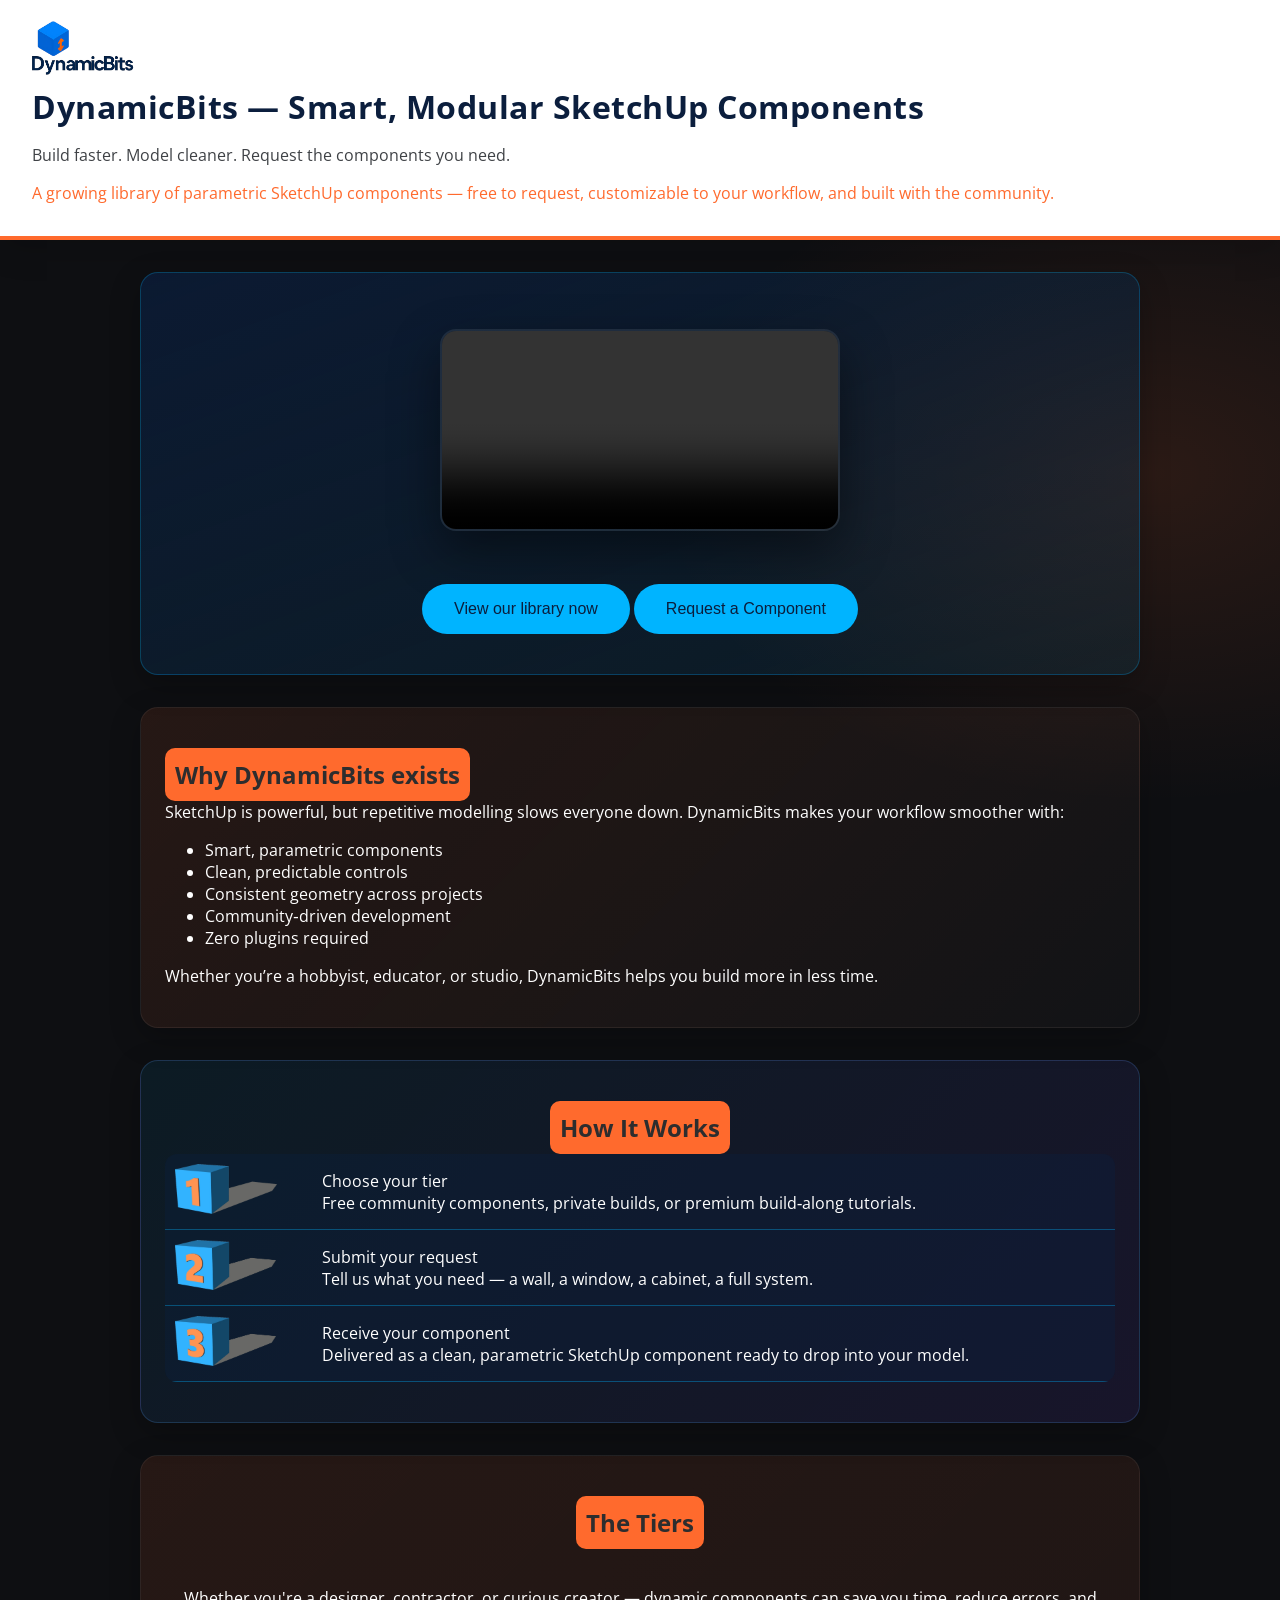
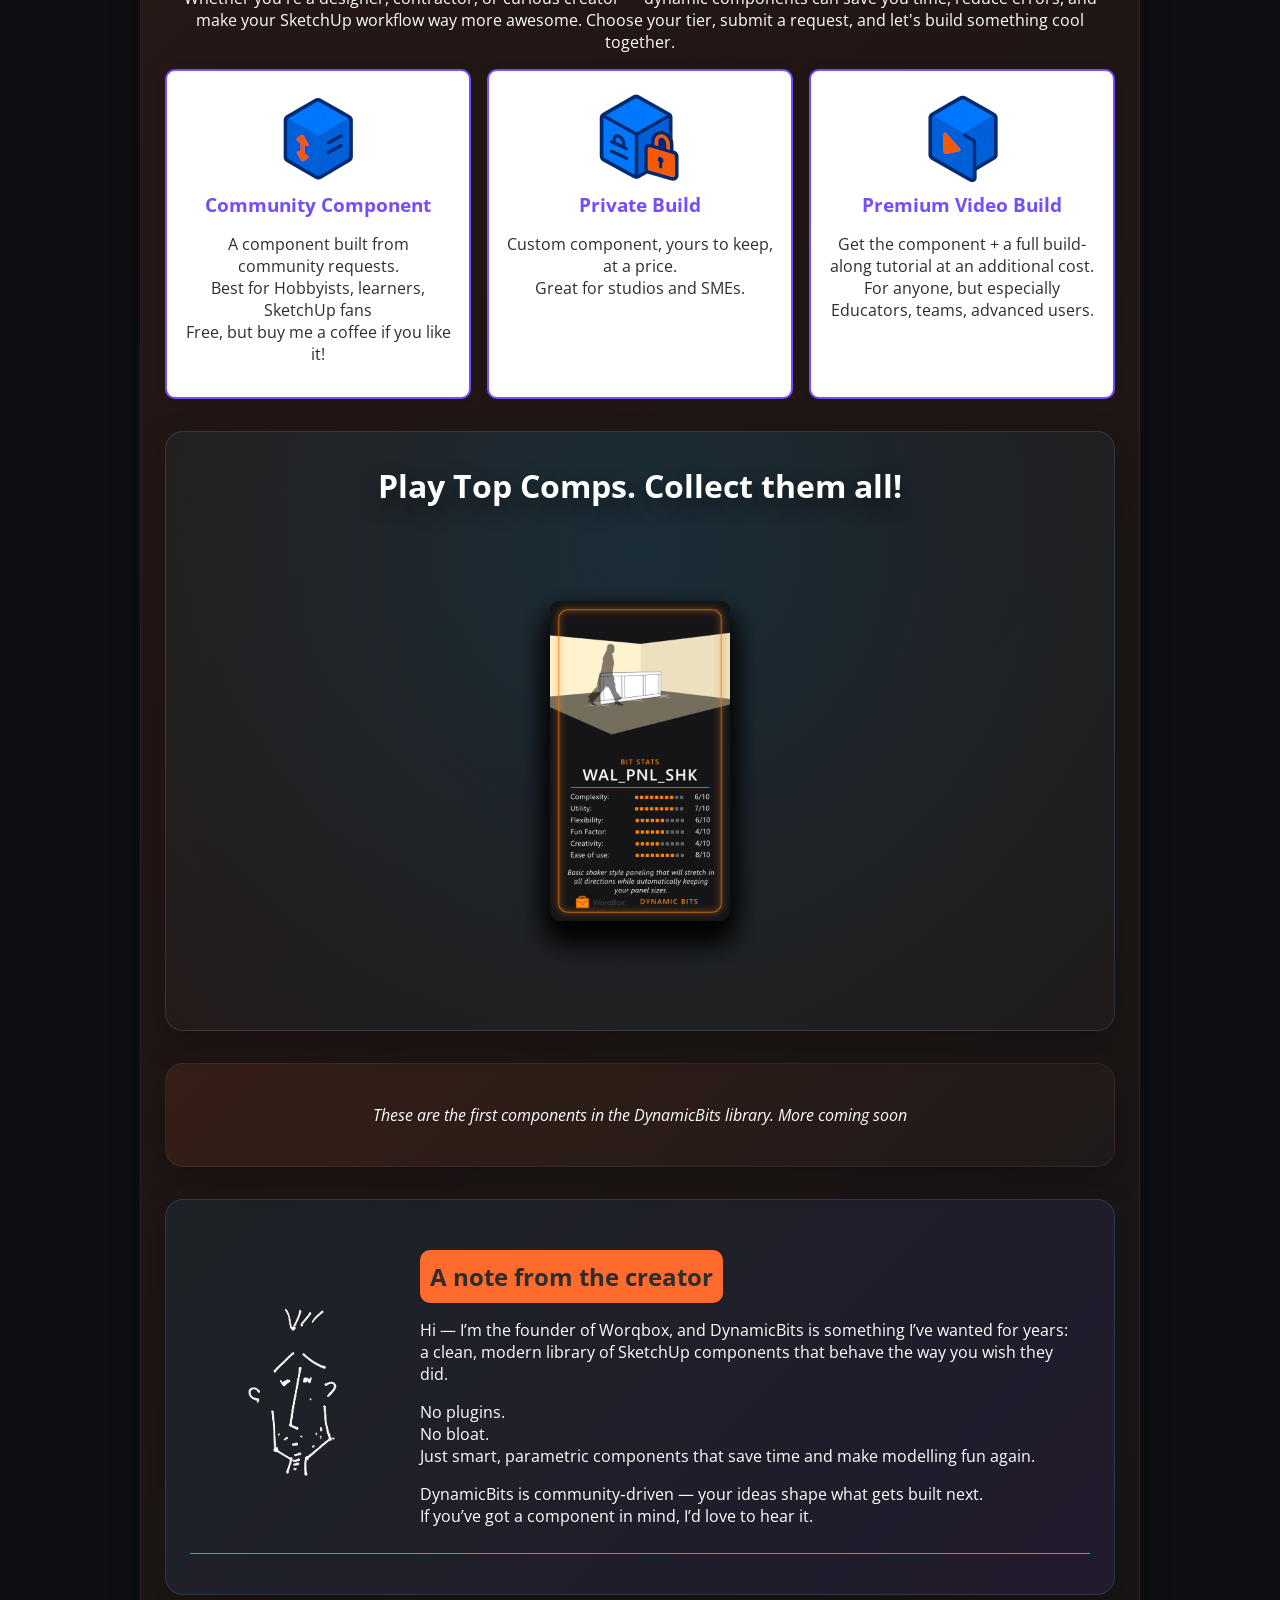
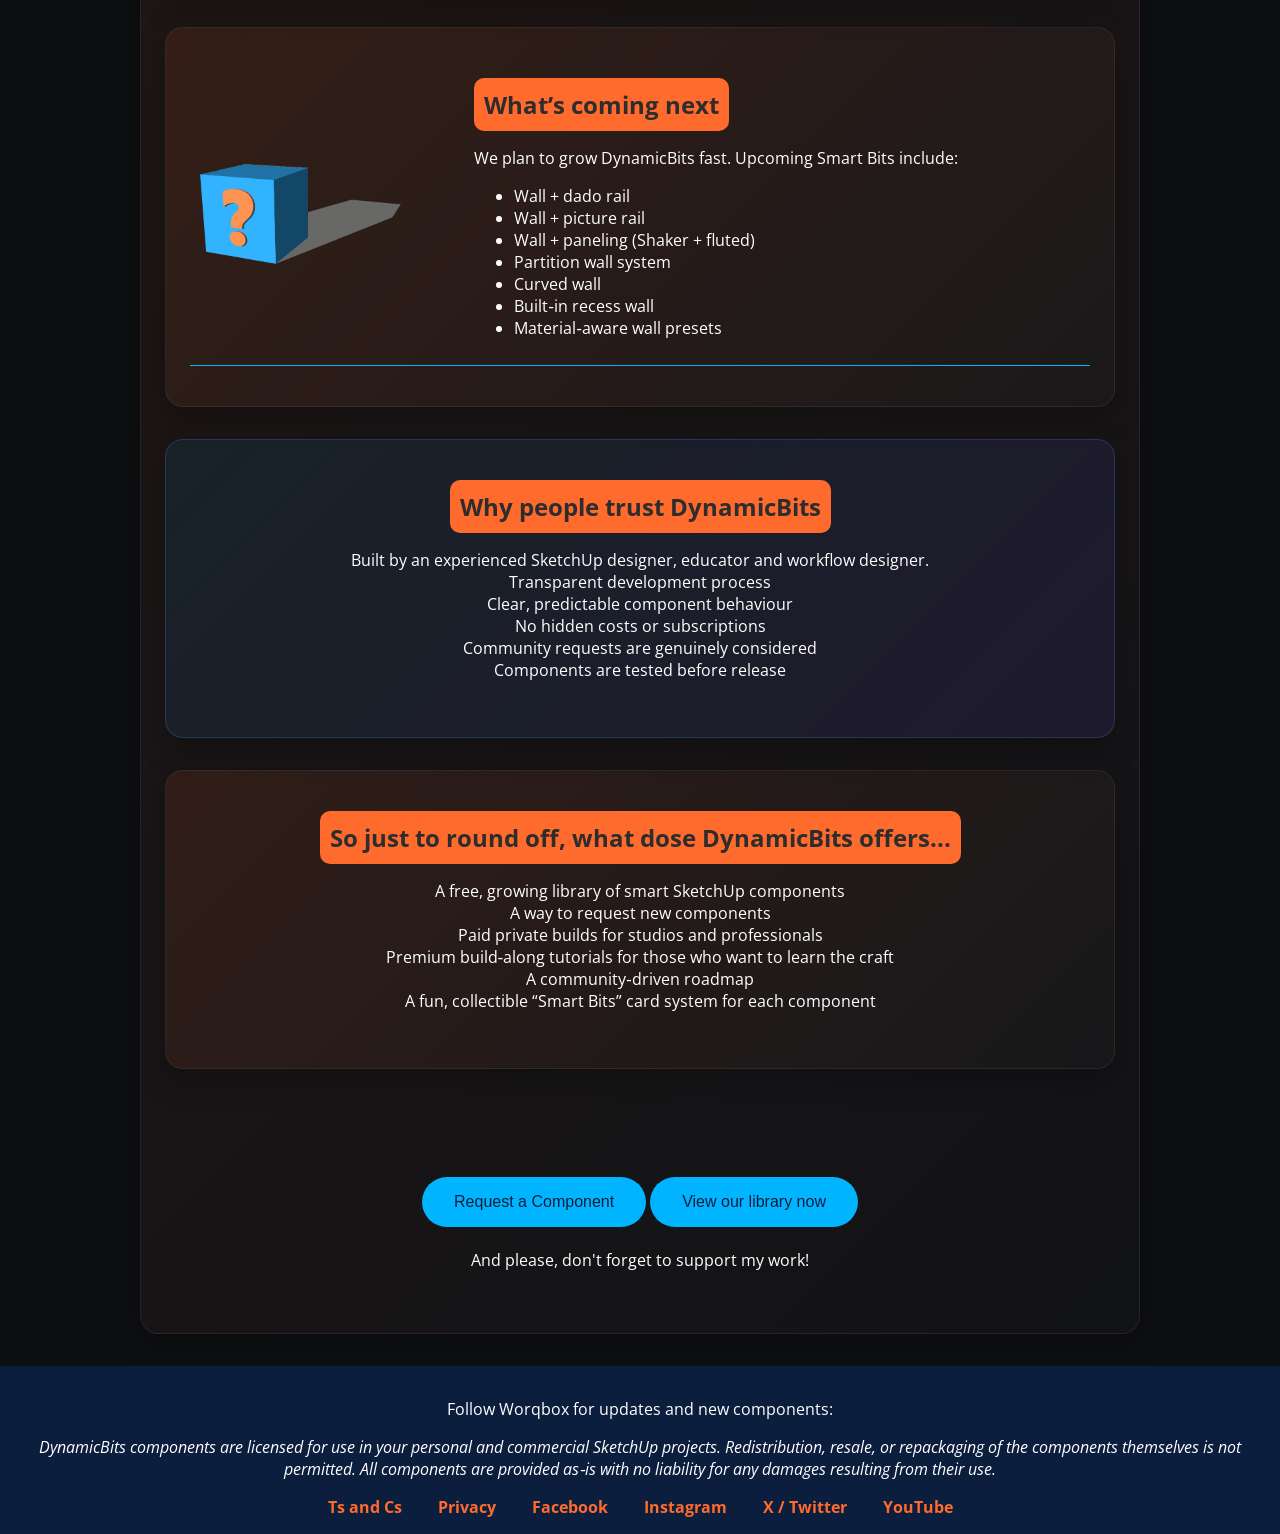
==== commit 8e715712: "Add files via upload" ====
--- a/index.html
+++ b/index.html
@@ -170,7 +170,8 @@
 	<br/>
     <button class="funky-button" onclick="window.location.href = 'componentrequest.html';">Request a Component</button>
 	    <button class="funky-button" onclick="window.location.href = 'communityLibrary.html';">View our library now</button>
-
+      <br><br>And please, don't forget to support my work!<br><br>
+<script type="text/javascript" src="https://cdnjs.buymeacoffee.com/1.0.0/button.prod.min.js" data-name="bmc-button" data-slug="romski" data-color="#FFDD00" data-emoji="☕"  data-font="Lato" data-text="Remember to buy me a coffee" data-outline-color="#000000" data-font-color="#000000" data-coffee-color="#ffffff" ></script>
   </div>
 
   <footer>
--- a/css/style.css
+++ b/css/style.css
@@ -0,0 +1,808 @@
+/* ============================================
+   DYNAMICBITS SHARED STYLESHEET
+   ============================================ */
+
+:root {
+  /* Color Variables */
+  --deep-space-blue: #0B1E3D;
+  --solar-ember: #FF6A2D;
+  --neon-arc-blue: #00B4FF;
+  --violet-pulse: #744DFF;
+  --soft-sky-gray: #E6ECF2;
+  --pure-white: #FFFFFF;
+  --charcole-grey: #3F4246;
+  --deep-grey: #2d2d2e;
+
+  /* Gallery Card Colors */
+  --card-bg: linear-gradient(180deg, rgba(255,255,255,0.04), rgba(255,255,255,0.02));
+  --card-border: 1px solid rgba(255,255,255,0.10);
+  --card-border-hover: rgba(90,162,255,0.45);
+  --card-shadow: 0 6px 20px rgba(0,0,0,0.18);
+  --card-shadow-hover: 0 12px 38px rgba(0,0,0,0.34);
+
+  /* Page Layout */
+  --bg: #0e0f12;
+  --panel: radial-gradient(circle at 50% 0%, #1b2230 0%, #12161d 55%, #0e0f12 100%);
+  --text: #e9edf3;
+  --muted: #9aa3b2;
+  --accent: #5aa2ff;
+  --accent-2: #59e3c3;
+
+  --button-bg: #1a2230;
+  --button-bg-hover: #1f2a3b;
+  --button-border: 1px solid rgba(255,255,255,0.12);
+
+  --page-max-width: 1200px;
+  --gap: 16px;
+  --card-radius: 12px;
+
+  /* Card Animation */
+  --card-width: 180px;
+  --card-height: 320px;
+  --fan-radius-per-step: 70px;
+  --fan-out-duration: 600ms;
+  --fan-in-duration: 450ms;
+  --pause-ms: 1000;
+  --easing: cubic-bezier(.22,.61,.36,1);
+}
+
+* {
+  box-sizing: border-box;
+}
+
+/* ============================================
+   BASE STYLES
+   ============================================ */
+
+html, body {
+  margin: 0;
+  padding: 0;
+  overflow-x: hidden;
+}
+
+body {
+  font-family: "Open Sans", system-ui, -apple-system, Segoe UI, Roboto, Helvetica, Arial, sans-serif;
+  color: var(--deep-space-blue);
+  min-height: 100svh;
+  background: var(--bg);
+  background-image: radial-gradient(1200px 600px at 20% -10%, rgba(0, 180, 255, 0.10), transparent 60%),
+                    radial-gradient(900px 600px at 90% 10%, rgba(255, 106, 45, 0.12), transparent 55%);
+}
+
+a {
+  color: var(--neon-arc-blue);
+}
+
+h1, h2, h3, h4, h5, h6 {
+  margin: 0;
+}
+
+h2 {
+  background-color: var(--solar-ember);
+  color: var(--deep-grey);
+  padding: 10px;
+}
+
+/* ============================================
+   TABLES
+   ============================================ */
+
+table {
+  width: 100%;
+  border-collapse: collapse;
+}
+
+th, td {
+  padding: 10px;
+  text-align: left;
+  border-bottom: 1px solid var(--neon-arc-blue);
+}
+
+/* ============================================
+   HEADER & LAYOUT
+   ============================================ */
+
+header {
+  background: var(--deep-space-blue);
+  color: var(--pure-white);
+  padding: 2rem;
+  text-align: center;
+}
+
+header h1 {
+  margin: 0;
+  font-size: 2.2rem;
+}
+
+.strap {
+  justify-content: left;
+  align-items: left;
+  background-color: var(--pure-white);
+  background-size: contain;
+  padding: 1rem 2rem;
+  border-bottom: 4px solid var(--solar-ember);
+  box-shadow: 0 12px 30px rgba(0,0,0,0.12);
+}
+
+.strap h1 {
+  letter-spacing: 0.5px;
+}
+
+.strap p {
+  color: var(--charcole-grey);
+}
+
+.section {
+  padding: 2.5rem 1.5rem;
+  max-width: 1000px;
+  margin: 2rem auto;
+  text-align: center;
+  color: var(--pure-white);
+  overflow-x: hidden;
+  border-radius: 18px;
+  background: linear-gradient(180deg, rgba(255,255,255,0.04), rgba(255,255,255,0.02));
+  border: 1px solid rgba(255,255,255,0.06);
+  box-shadow: 0 10px 30px rgba(0,0,0,0.25);
+}
+
+.section:nth-of-type(even) {
+  background: linear-gradient(135deg, rgba(0, 180, 255, 0.08), rgba(116, 77, 255, 0.10));
+  border-color: rgba(90,162,255,0.2);
+}
+
+.section:nth-of-type(odd) {
+  background: linear-gradient(135deg, rgba(255, 106, 45, 0.10), rgba(255,255,255,0.02));
+}
+
+.section h2 {
+  border-radius: 10px;
+  display: inline-block;
+}
+
+.section#cardhand {
+  position: relative;
+  display: flex;
+  flex-direction: column;
+  align-items: center;
+  justify-content: flex-start;
+  min-height: 500px;
+  padding-top: 2rem;
+  background: radial-gradient(circle at 50% 20%, rgba(0, 180, 255, 0.15), rgba(255,255,255,0.02));
+}
+
+.section#cardhand h1 {
+  position: relative;
+  z-index: 2;
+  margin-bottom: 1.5rem;
+  text-shadow: 0 8px 22px rgba(0,0,0,0.45);
+}
+
+.textleft {
+  text-align: left;
+}
+
+.softgreyback {
+  background-color: var(--soft-sky-gray);
+}
+
+/* ============================================
+   HIGHLIGHTS & EMPHASIS
+   ============================================ */
+
+.highlight {
+  color: var(--solar-ember);
+  border-radius: 8px;
+  display: inline-block;
+  margin-bottom: 1rem;
+}
+
+/* ============================================
+   INDEX PAGE RHYTHM
+   ============================================ */
+
+#videobooth {
+  background: linear-gradient(160deg, rgba(11, 30, 61, 0.75), rgba(0, 180, 255, 0.08));
+  border: 1px solid rgba(0, 180, 255, 0.25);
+}
+
+#videobooth video {
+  border-radius: 16px;
+  box-shadow: 0 20px 50px rgba(0,0,0,0.45);
+  border: 2px solid rgba(255,255,255,0.08);
+}
+
+#howitworks table {
+  background: rgba(11, 30, 61, 0.4);
+  border-radius: 12px;
+  overflow: hidden;
+}
+
+#howitworks td {
+  border-bottom: 1px solid rgba(0, 180, 255, 0.35);
+}
+
+/* ============================================
+   BUTTONS
+   ============================================ */
+
+.funky-button {
+  background-color: var(--neon-arc-blue);
+  color: var(--deep-space-blue);
+  border: none;
+  padding: 1rem 2rem;
+  font-size: 1rem;
+  border-radius: 50px;
+  cursor: pointer;
+  transition: transform 0.3s ease, background 0.25s ease;
+  margin-top: 2rem;
+}
+
+.funky-button:hover {
+  transform: scale(1.1) rotate(-2deg);
+  background: var(--solar-ember);
+  color: var(--pure-white);
+}
+
+.btn {
+  display: inline-flex;
+  gap: 8px;
+  align-items: center;
+  background: var(--button-bg);
+  color: var(--text);
+  border: var(--button-border);
+  border-radius: 10px;
+  padding: 9px 12px;
+  font-size: 0.92rem;
+  cursor: pointer;
+  transition: background 0.2s ease, border-color 0.2s ease, transform 0.15s ease;
+  user-select: none;
+  text-decoration: none;
+}
+
+.btn:hover {
+  background: var(--button-bg-hover);
+}
+
+.btn .icon {
+  width: 18px;
+  height: 18px;
+  display: inline-block;
+}
+
+.btn.accent {
+  border-color: rgba(90,162,255,0.5);
+}
+
+/* ============================================
+   FORMS
+   ============================================ */
+
+.form-container {
+  max-width: 700px;
+  margin: 2rem auto;
+  background: var(--pure-white);
+  padding: 2rem;
+  border-radius: 16px;
+  box-shadow: 0 0 20px rgba(11, 30, 61, 0.15);
+  border: 3px solid var(--deep-space-blue);
+}
+
+.form-container h2 {
+  margin-top: 0;
+  color: var(--violet-pulse);
+  text-align: center;
+}
+
+label {
+  display: block;
+  margin-top: 1rem;
+  font-weight: bold;
+}
+
+input,
+textarea,
+select {
+  width: 100%;
+  padding: 2%;
+  margin-top: 0.3rem;
+  border-radius: 8px;
+  border: 2px solid var(--deep-space-blue);
+  font-size: 1rem;
+  box-sizing: border-box;
+}
+
+select {
+  width: 100%;
+}
+
+textarea {
+  resize: vertical;
+  min-height: 120px;
+}
+
+.tier-box {
+  background: var(--soft-sky-gray);
+  padding: 1rem;
+  border-radius: 8px;
+  border: 2px dashed var(--neon-arc-blue);
+  margin-top: 1rem;
+}
+
+.fun-hint {
+  font-style: italic;
+  color: var(--charcole-grey);
+  font-size: 0.9rem;
+  margin-top: 0.5rem;
+}
+
+/* ============================================
+   TIERS
+   ============================================ */
+
+.tiers {
+  display: flex;
+  flex-wrap: wrap;
+  gap: 1rem;
+}
+
+.tier {
+  flex: 1 1 300px;
+  background-color: var(--pure-white);
+  border: 2px solid var(--violet-pulse);
+  border-radius: 10px;
+  padding: 1rem;
+  box-shadow: 0 0 10px rgba(11, 30, 61, 0.1);
+  justify-content: left;
+  align-items: left;
+  background-size: contain;
+}
+
+.tier h3 {
+  color: var(--violet-pulse);
+  margin-top: 0;
+}
+
+.media-holder {
+  margin: 2rem 0;
+  background-color: var(--soft-sky-gray);
+  border: 2px dashed var(--neon-arc-blue);
+  padding: 2rem;
+  text-align: center;
+  border-radius: 10px;
+  max-height: 400px;
+}
+
+.media-holder p {
+  margin: 0;
+  font-style: italic;
+  color: var(--deep-space-blue);
+}
+
+video {
+  width: 100%;
+  max-width: 400px;
+}
+
+/* ============================================
+   FOOTER
+   ============================================ */
+
+footer {
+  background-color: var(--deep-space-blue);
+  color: var(--pure-white);
+  text-align: center;
+  padding: 1rem;
+}
+
+.social-links a {
+  margin: 0 1rem;
+  color: var(--solar-ember);
+  font-weight: bold;
+  text-decoration: none;
+}
+
+/* ============================================
+   GALLERY STYLES
+   ============================================ */
+
+header {
+  max-width: var(--page-max-width);
+  margin: 24px auto 8px;
+  padding: 0 16px;
+}
+
+header h1 {
+  margin: 0 0 6px;
+  font-size: clamp(1.3rem, 1.1rem + 1.4vw, 2rem);
+}
+
+header p {
+  margin: 0 0 14px;
+  color: var(--muted);
+  font-size: 0.95rem;
+}
+
+.rule {
+  height: 1px;
+  background: linear-gradient(90deg, transparent, rgba(255,255,255,0.08), transparent);
+  margin-top: 10px;
+}
+
+/* Controls */
+.toolbar {
+  max-width: var(--page-max-width);
+  margin: 10px auto 0;
+  padding: 0 16px 8px;
+  display: grid;
+  grid-template-columns: 1fr auto;
+  gap: 8px 12px;
+  align-items: center;
+}
+
+.filters {
+  display: flex;
+  flex-wrap: wrap;
+  gap: 8px;
+}
+
+.filter-pill {
+  background: var(--button-bg);
+  color: var(--text);
+  border: var(--button-border);
+  border-radius: 999px;
+  padding: 6px 12px;
+  font-size: 0.9rem;
+  cursor: pointer;
+  transition: background 0.2s ease, border-color 0.2s ease, color 0.2s ease, transform 0.15s ease;
+  user-select: none;
+}
+
+.filter-pill:hover {
+  background: var(--button-bg-hover);
+}
+
+.filter-pill[aria-pressed="true"] {
+  background: linear-gradient(180deg,var(  --solar-ember), rgba(90,162,255,0.12));
+  border-color: rgba(255,255,255,1);
+}
+
+.search-row {
+  display: flex;
+  gap: 8px;
+  align-items: center;
+  flex-wrap: wrap;
+}
+
+.search-input {
+  min-width: 180px;
+  background: #121723;
+  color: var(--text);
+  border: 1px solid rgba(255,255,255,0.12);
+  border-radius: 10px;
+  padding: 10px 12px;
+  font-size: 0.95rem;
+  outline: none;
+  transition: border-color 0.2s ease, box-shadow 0.2s ease;
+}
+
+.search-input:focus {
+  border-color: rgba(90,162,255,0.6);
+  box-shadow: 0 0 0 3px rgba(90,162,255,0.25);
+}
+
+/* Gallery */
+main.gallery {
+  max-width: var(--page-max-width);
+  margin: 0 auto 48px;
+  padding: 16px;
+}
+
+.grid {
+  display: grid;
+  grid-template-columns: repeat(auto-fill, minmax(160px, 1fr));
+  gap: var(--gap);
+}
+
+/* Card */
+.card {
+  background: var(--card-bg);
+  border: var(--card-border);
+  border-radius: var(--card-radius);
+  box-shadow: var(--card-shadow);
+  overflow: hidden;
+  transition: transform 0.22s ease, box-shadow 0.22s ease, border-color 0.22s ease;
+}
+
+.card:hover {
+  transform: translateY(-0px);
+  box-shadow: var(--card-shadow-hover);
+  border-color: var(--card-border-hover);
+}
+
+/* Drag handle style */
+.card[draggable="true"] {
+  cursor: grab;
+}
+
+.card.dragging {
+  opacity: 0.5;
+  transform: scale(0.98);
+}
+
+.card.drop-target {
+  outline: 2px dashed rgba(90,162,255,0.55);
+  outline-offset: -2px;
+}
+
+/* Media (image) – Lightbox trigger area */
+.card__media {
+  position: relative;
+  width: 100%;
+  aspect-ratio: 9/16;
+  background: var(--panel);
+  overflow: hidden;
+  cursor: zoom-in;
+  border-top-left-radius: var(--card-radius);
+  border-top-right-radius: var(--card-radius);
+}
+
+.card__media img {
+  width: 100%;
+  height: 100%;
+  object-fit: cover;
+  display: block;
+  transform: scale(1);
+  transition: transform 180ms ease, filter 180ms ease;
+  will-change: transform;
+}
+
+.card:hover .card__media img {
+  transform: scale(1.05);
+  filter: saturate(1.06) contrast(1.03);
+}
+
+/* Favorite button (heart) */
+.fav-btn {
+  position: absolute;
+  top: 8px;
+  right: 8px;
+  background: rgba(0,0,0,0.35);
+  backdrop-filter: blur(2px);
+  border: 1px solid rgba(255,255,255,0.18);
+  color: #fff;
+  width: 32px;
+  height: 32px;
+  border-radius: 50%;
+  display: grid;
+  place-items: center;
+  cursor: pointer;
+  transition: transform 0.15s ease, background 0.2s ease, border-color 0.2s ease;
+}
+
+.fav-btn:hover {
+  transform: scale(1.06);
+  background: rgba(0,0,0,0.45);
+}
+
+.fav-btn svg {
+  width: 18px;
+  height: 18px;
+  fill: currentColor;
+}
+
+.fav-btn.active svg {
+  fill: #ff6b6b;
+}
+
+/* Card Body */
+.card__body {
+  padding: 12px;
+  display: flex;
+  flex-direction: column;
+  gap: 6px;
+}
+
+.card__title-link {
+  text-decoration: none;
+  color: var(--text);
+}
+
+.card__title {
+  margin: 0;
+  font-size: 0.9rem;
+  font-weight: 500;
+  line-height: 1.2;
+}
+
+.card__meta {
+  font-size: 0.8rem;
+  color: var(--muted);
+}
+
+/* Lightbox */
+#lightbox {
+  display: none;
+  position: fixed;
+  inset: 0;
+  background: rgba(0, 0, 0, 0.9);
+  z-index: 1000;
+  place-items: center;
+}
+
+#lightbox.active {
+  display: grid;
+}
+
+#lightbox img {
+  max-width: 90vw;
+  max-height: 90vh;
+  object-fit: contain;
+}
+
+#lightbox-close {
+  position: absolute;
+  top: 12px;
+  right: 12px;
+  width: 40px;
+  height: 40px;
+  background: rgba(0, 0, 0, 0.5);
+  color: white;
+  border: none;
+  border-radius: 50%;
+  font-size: 28px;
+  cursor: pointer;
+  display: grid;
+  place-items: center;
+  z-index: 1001;
+}
+
+#lightbox-close:hover {
+  background: rgba(0, 0, 0, 0.7);
+}
+
+.nav {
+  position: absolute;
+  top: 50%;
+  transform: translateY(-50%);
+  background: rgba(0, 0, 0, 0.5);
+  color: white;
+  border: none;
+  width: 48px;
+  height: 48px;
+  border-radius: 50%;
+  cursor: pointer;
+  display: grid;
+  place-items: center;
+  transition: background 0.2s ease;
+  z-index: 1001;
+}
+
+.nav:hover {
+  background: rgba(0, 0, 0, 0.7);
+}
+
+.nav svg {
+  width: 24px;
+  height: 24px;
+  stroke: currentColor;
+  stroke-width: 2;
+  fill: none;
+}
+
+#lb-prev {
+  left: 12px;
+}
+
+#lb-next {
+  right: 12px;
+}
+
+/* ============================================
+   FANNED CARD ANIMATION
+   ============================================ */
+
+.table {
+  position: relative;
+  width: min(90vw, 520px);
+  height: min(60vh, 380px);
+  border-radius: 16px;
+  background: radial-gradient(circle at 50% 30%, #1f2633 0%, #12151b 60%, #0e0f12 100%);
+  box-shadow: 0 20px 60px rgba(0,0,0,.4) inset, 0 40px 80px rgba(0,0,0,.35);
+  overflow: hidden;
+}
+
+.cardhand {
+  position: relative;
+  width: min(90vw, 520px);
+  height: min(60vh, 380px);
+  border-radius: 16px;
+  background: radial-gradient(circle at 50% 30%, #1f2633 0%, #12151b 60%, #0e0f12 100%);
+  box-shadow: 0 20px 60px rgba(0,0,0,.4) inset, 0 40px 80px rgba(0,0,0,.35);
+  overflow: hidden;
+  margin: 0 auto;
+}
+
+.fan {
+  position: absolute;
+  inset: 0;
+  display: grid;
+  place-items: center;
+  transform-origin: 50% 60%;
+  transition: transform var(--fan-out-duration) var(--easing);
+  overflow: hidden;
+  width: 100%;
+  height: 100%;
+  z-index: 1;
+  padding-top: 80px;
+}
+
+.fan.cardhand {
+  transform-origin: 50% -20%;
+}
+
+/* Each card is absolutely centered, stacked by default */
+.card-img {
+  position: absolute;
+  left: 50%;
+  top: 55%;
+  width: var(--card-width);
+  height: var(--card-height);
+  transform: translate(-50%, -50%) rotate(0deg);
+  transform-origin: 50% 85%;
+  border-radius: 10px;
+  box-shadow: 0 16px 28px rgba(0,0,0,.45);
+  transition:
+    transform var(--fan-in-duration) var(--easing),
+    filter 250ms ease,
+    z-index 0s step-end;
+  user-select: none;
+  will-change: transform;
+  background: #1b1f2a;
+  object-fit: cover;
+}
+
+.fan.is-fanned .card-img {
+  transition:
+    transform var(--fan-out-duration) var(--easing),
+    filter 250ms ease,
+    z-index 0s step-end;
+}
+
+.card-img:hover {
+  filter: brightness(1.06) saturate(1.05);
+}
+
+.label {
+  position: absolute;
+  left: 16px;
+  top: 12px;
+  font-size: 12px;
+  letter-spacing: 0.06em;
+  text-transform: uppercase;
+  color: #9aa3b2;
+  opacity: 0.9;
+  pointer-events: none;
+}
+
+/* ============================================
+   RESPONSIVE DESIGN
+   ============================================ */
+
+@media (max-width: 600px) {
+  .strap {
+    flex-direction: column;
+  }
+
+  .tiers {
+    flex-direction: column;
+  }
+
+  .section {
+    padding: 0.5rem;
+  }
+
+  .funky-button {
+    padding: 0.8rem 1.5rem;
+    font-size: 0.9rem;
+  }
+}
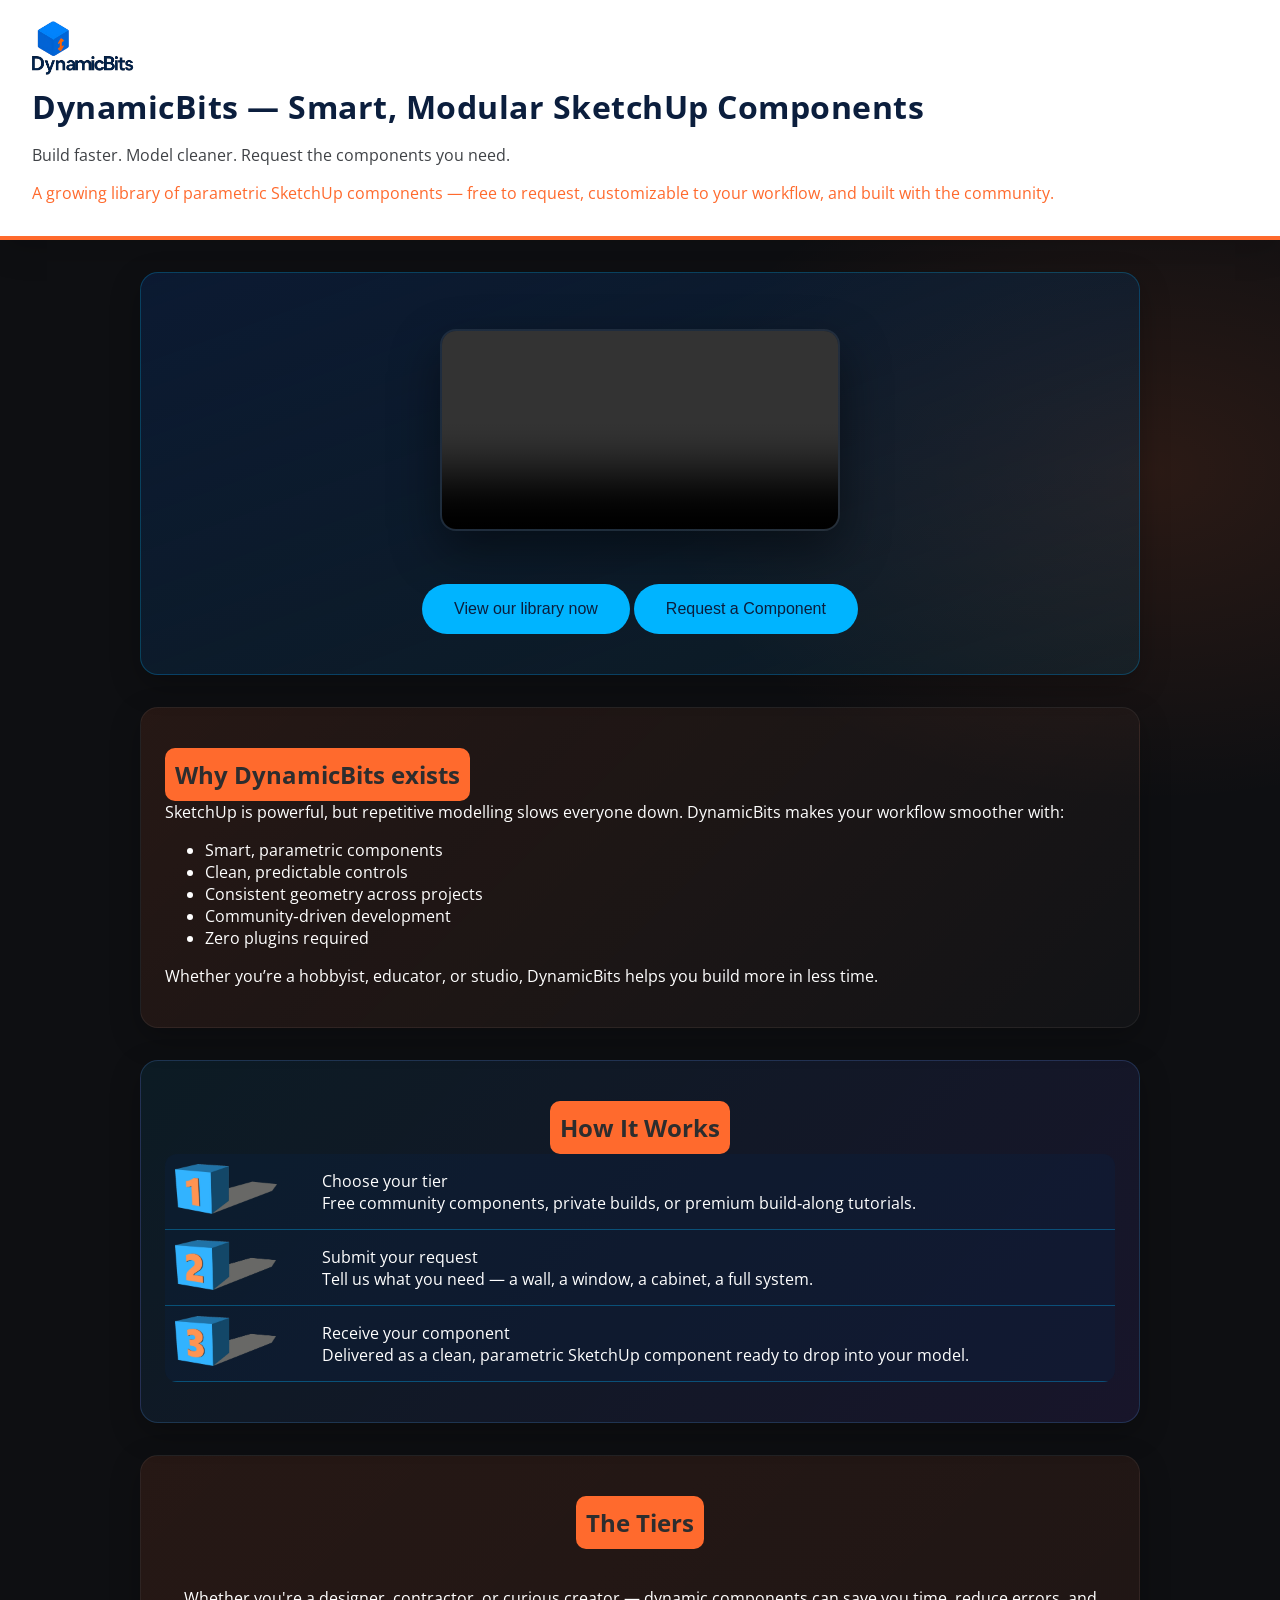
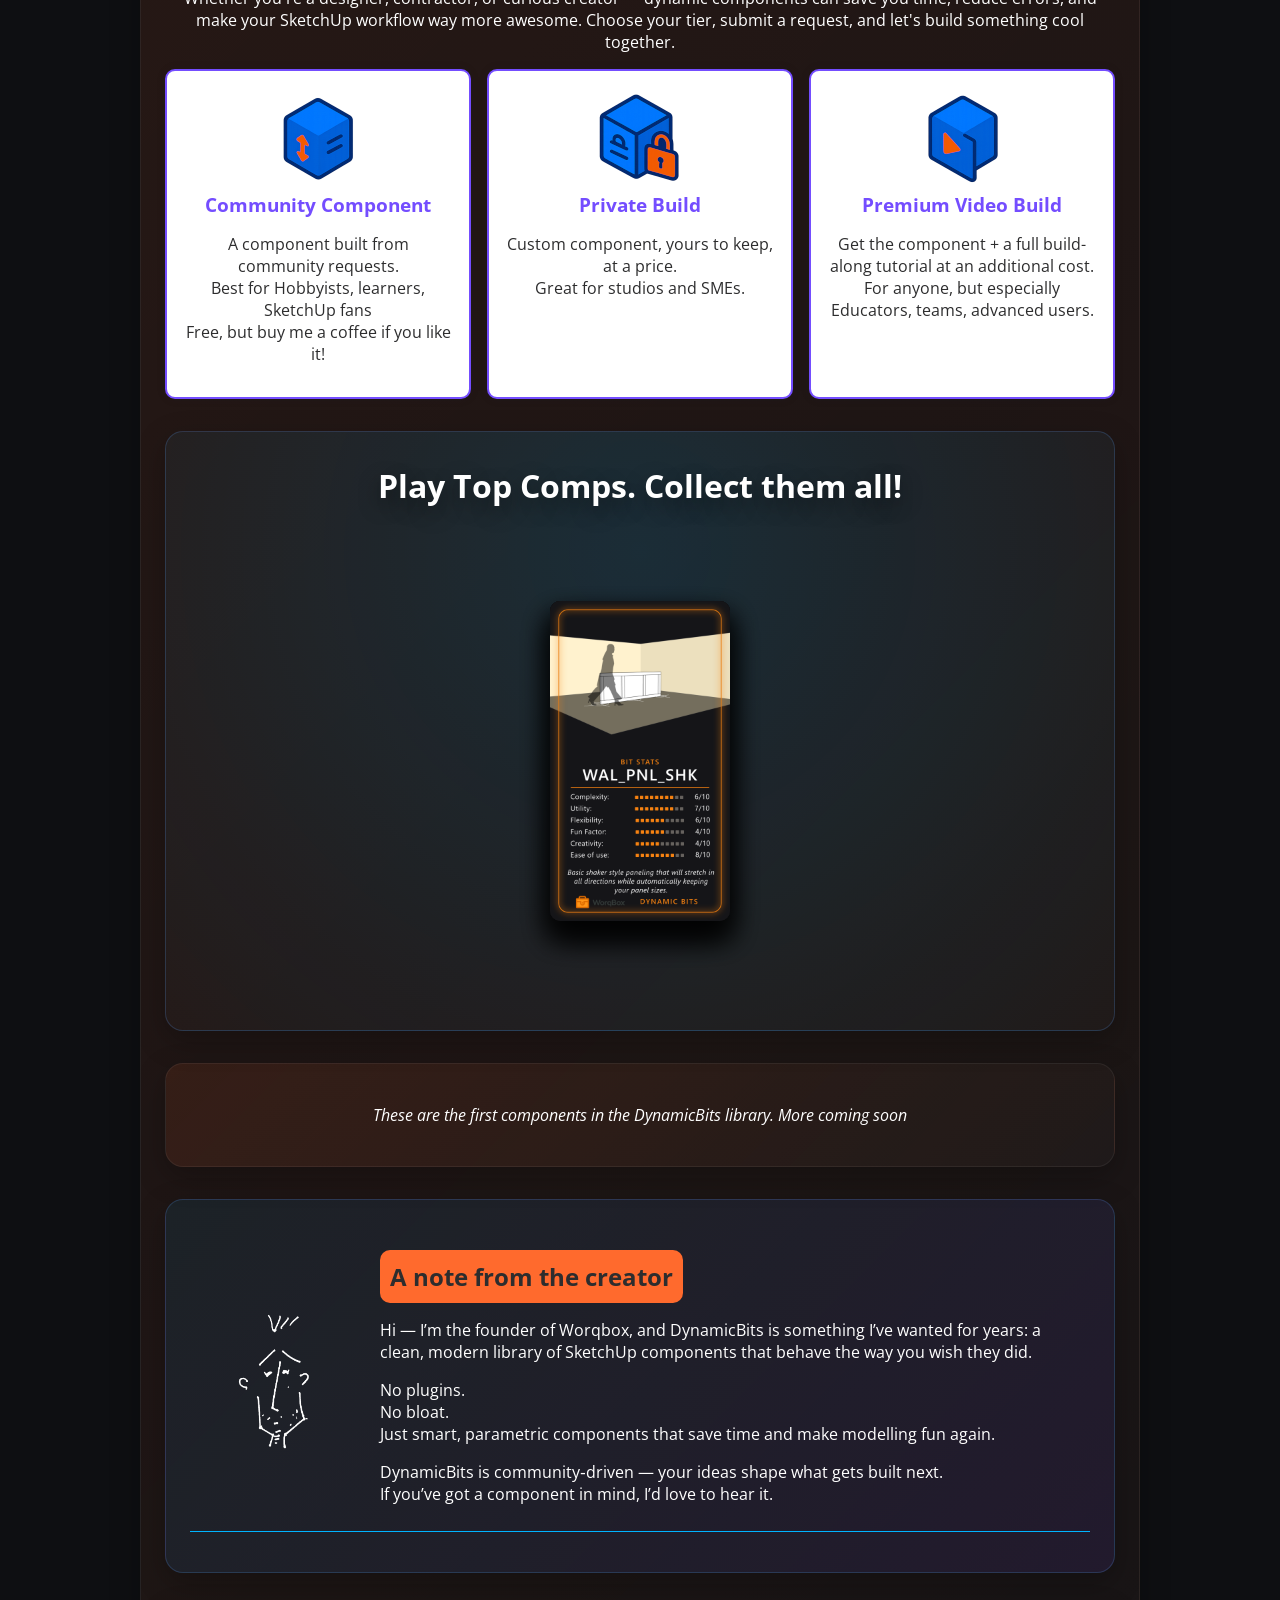
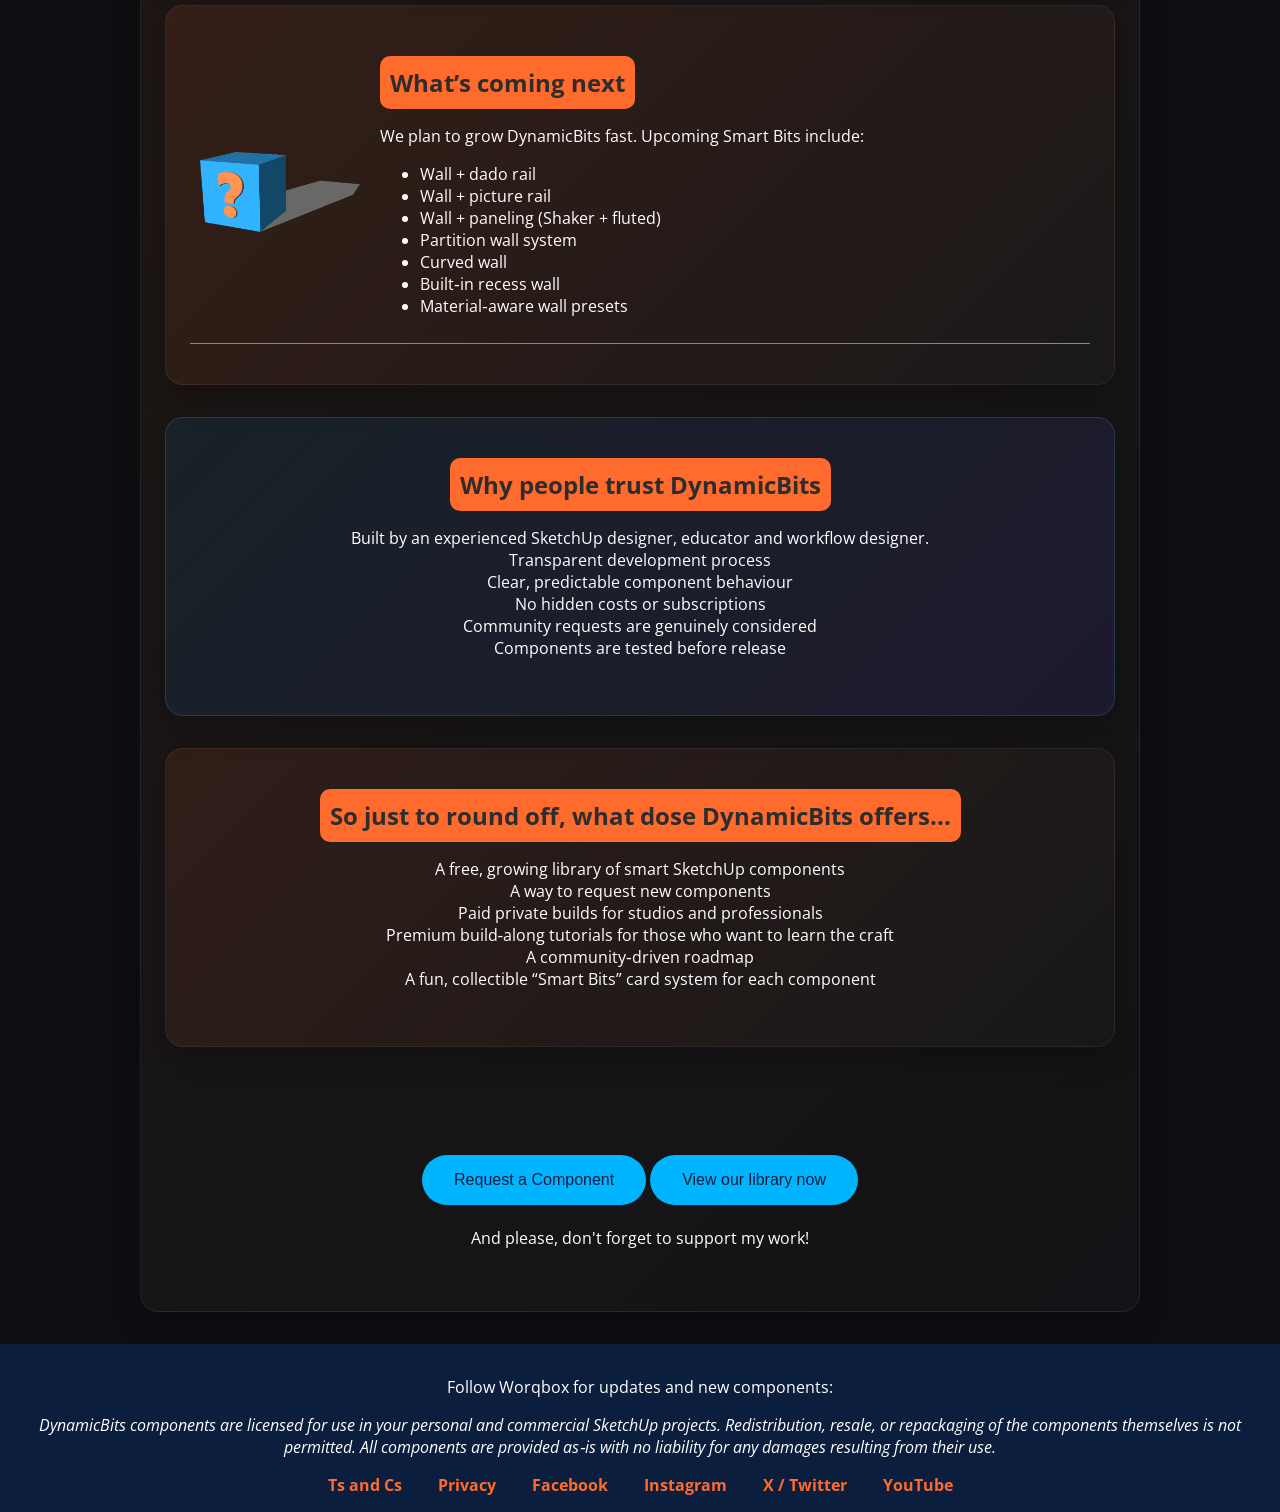
==== commit 7201518b: "Add files via upload" ====
--- a/index.html
+++ b/index.html
@@ -97,10 +97,9 @@
 	</div>	
 	
     <div class="section" id="foundernote">
-	<table><tr><td><img src="assets/img/romskineg.webp" height=200px></td><td>
+	<table><tr><td width="20%"><img src="assets/img/romskineg.webp" width=100%></td><td>
 		<h2>A note from the creator</h2>
 		<p>Hi — I’m the founder of Worqbox, and DynamicBits is something I’ve wanted for years: a clean, modern library of SketchUp components that behave the way you wish they did.</p>
-
 		<p>No plugins.<br/>
 		No bloat.<br/>
 		Just smart, parametric components that save time and make modelling fun again.</p>
@@ -111,7 +110,7 @@
 	</div>
 	
     <div class="section" id="roadmap">
-	<table><tr><td><img src="assets/img/whatnext.webp" height=100px></td><td>
+	<table><tr><td width="20%"><img src="assets/img/whatnext.webp" width=100%></td><td>
 		<h2>What’s coming next</h2>
 		<p>We plan to grow DynamicBits fast. Upcoming Smart Bits include:
 		<ul>
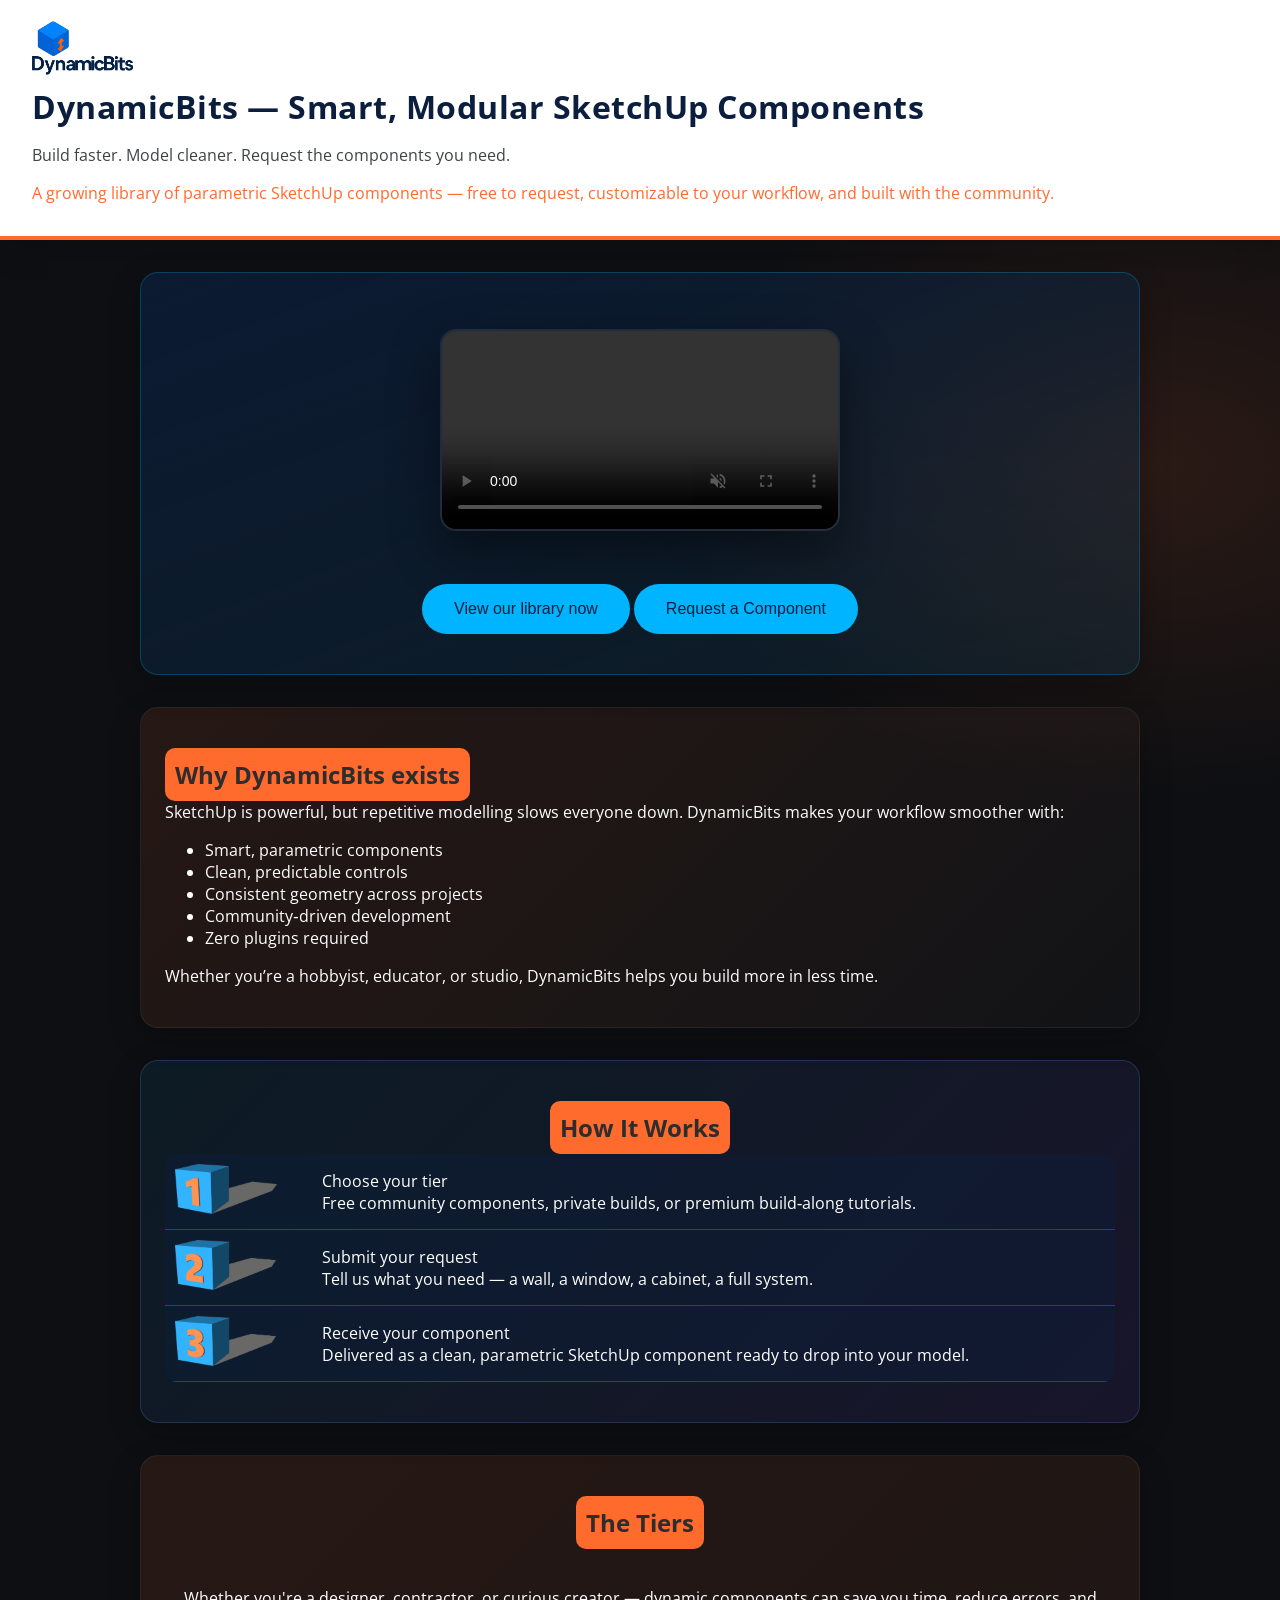
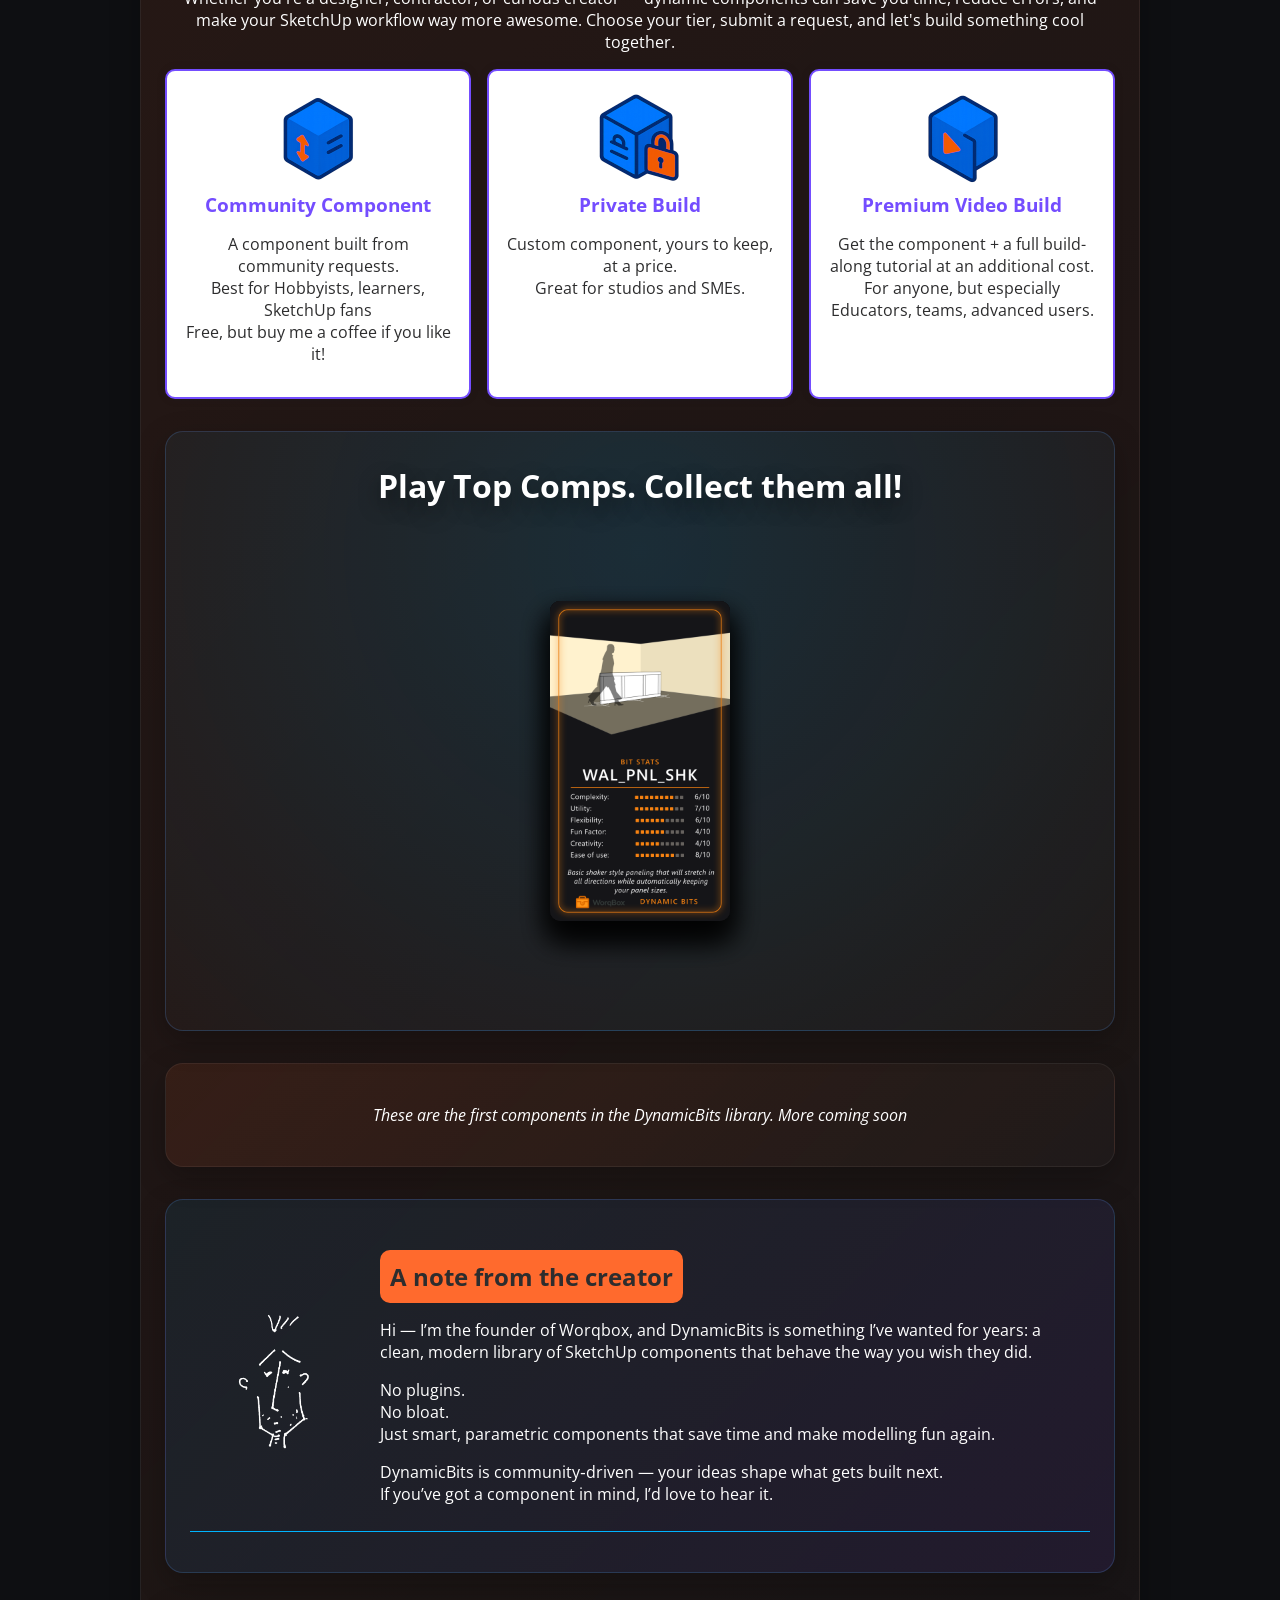
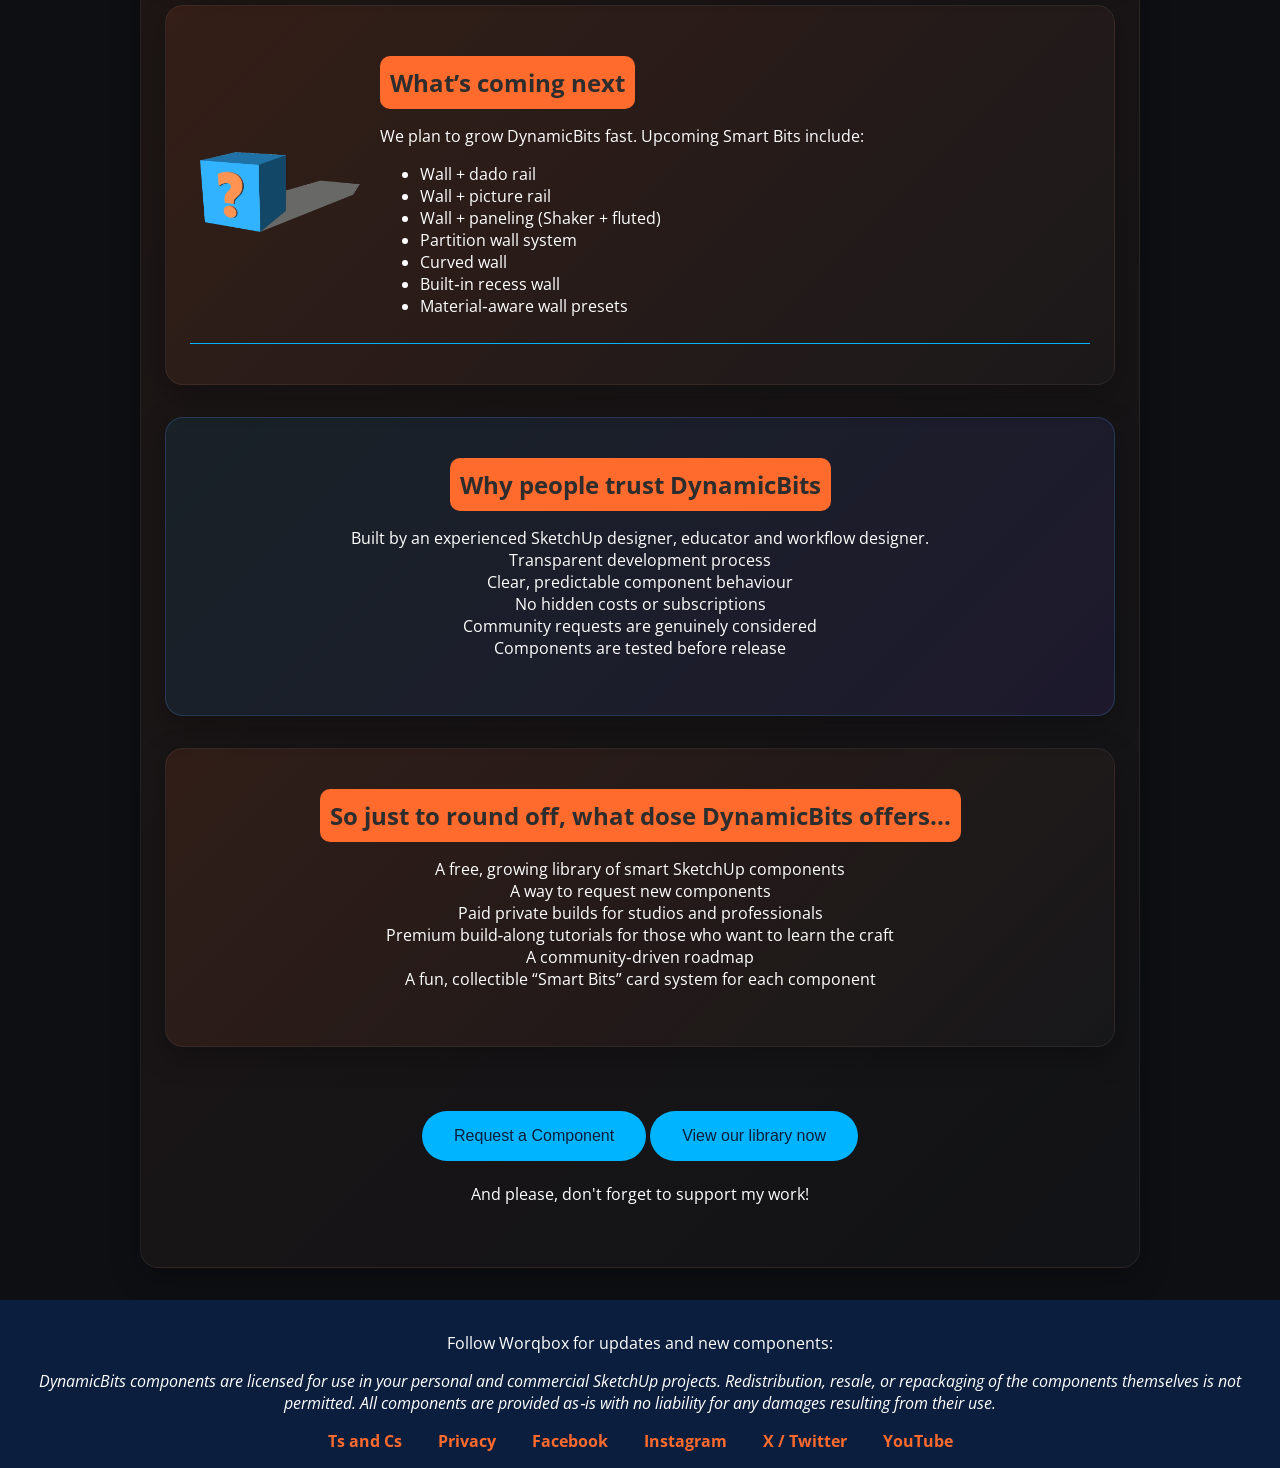
==== commit 77a9ac60: "Update index.html" ====
--- a/index.html
+++ b/index.html
@@ -160,13 +160,6 @@
 
 A fun, collectible “Smart Bits” card system for each component</p>
 	</div>
-	
-	
-
-
-	</br>
-
-	<br/>
     <button class="funky-button" onclick="window.location.href = 'componentrequest.html';">Request a Component</button>
 	    <button class="funky-button" onclick="window.location.href = 'communityLibrary.html';">View our library now</button>
       <br><br>And please, don't forget to support my work!<br><br>
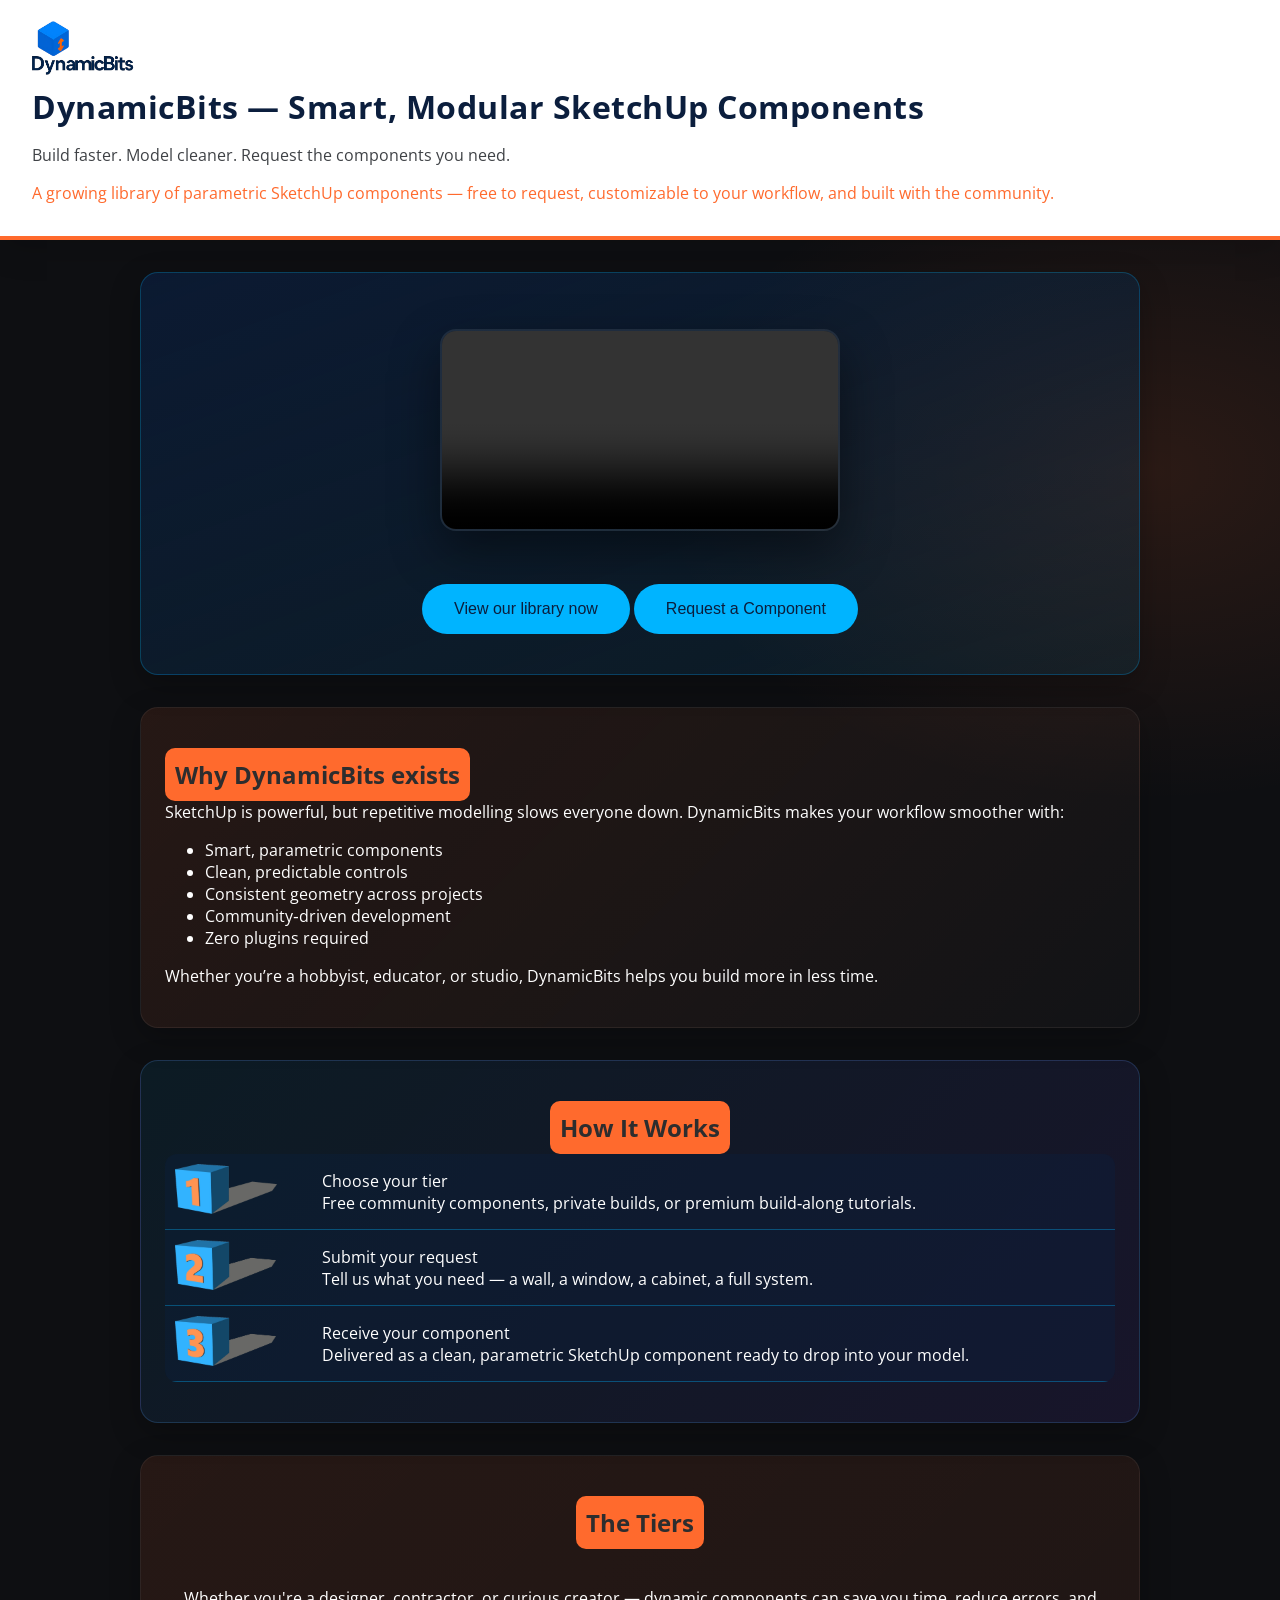
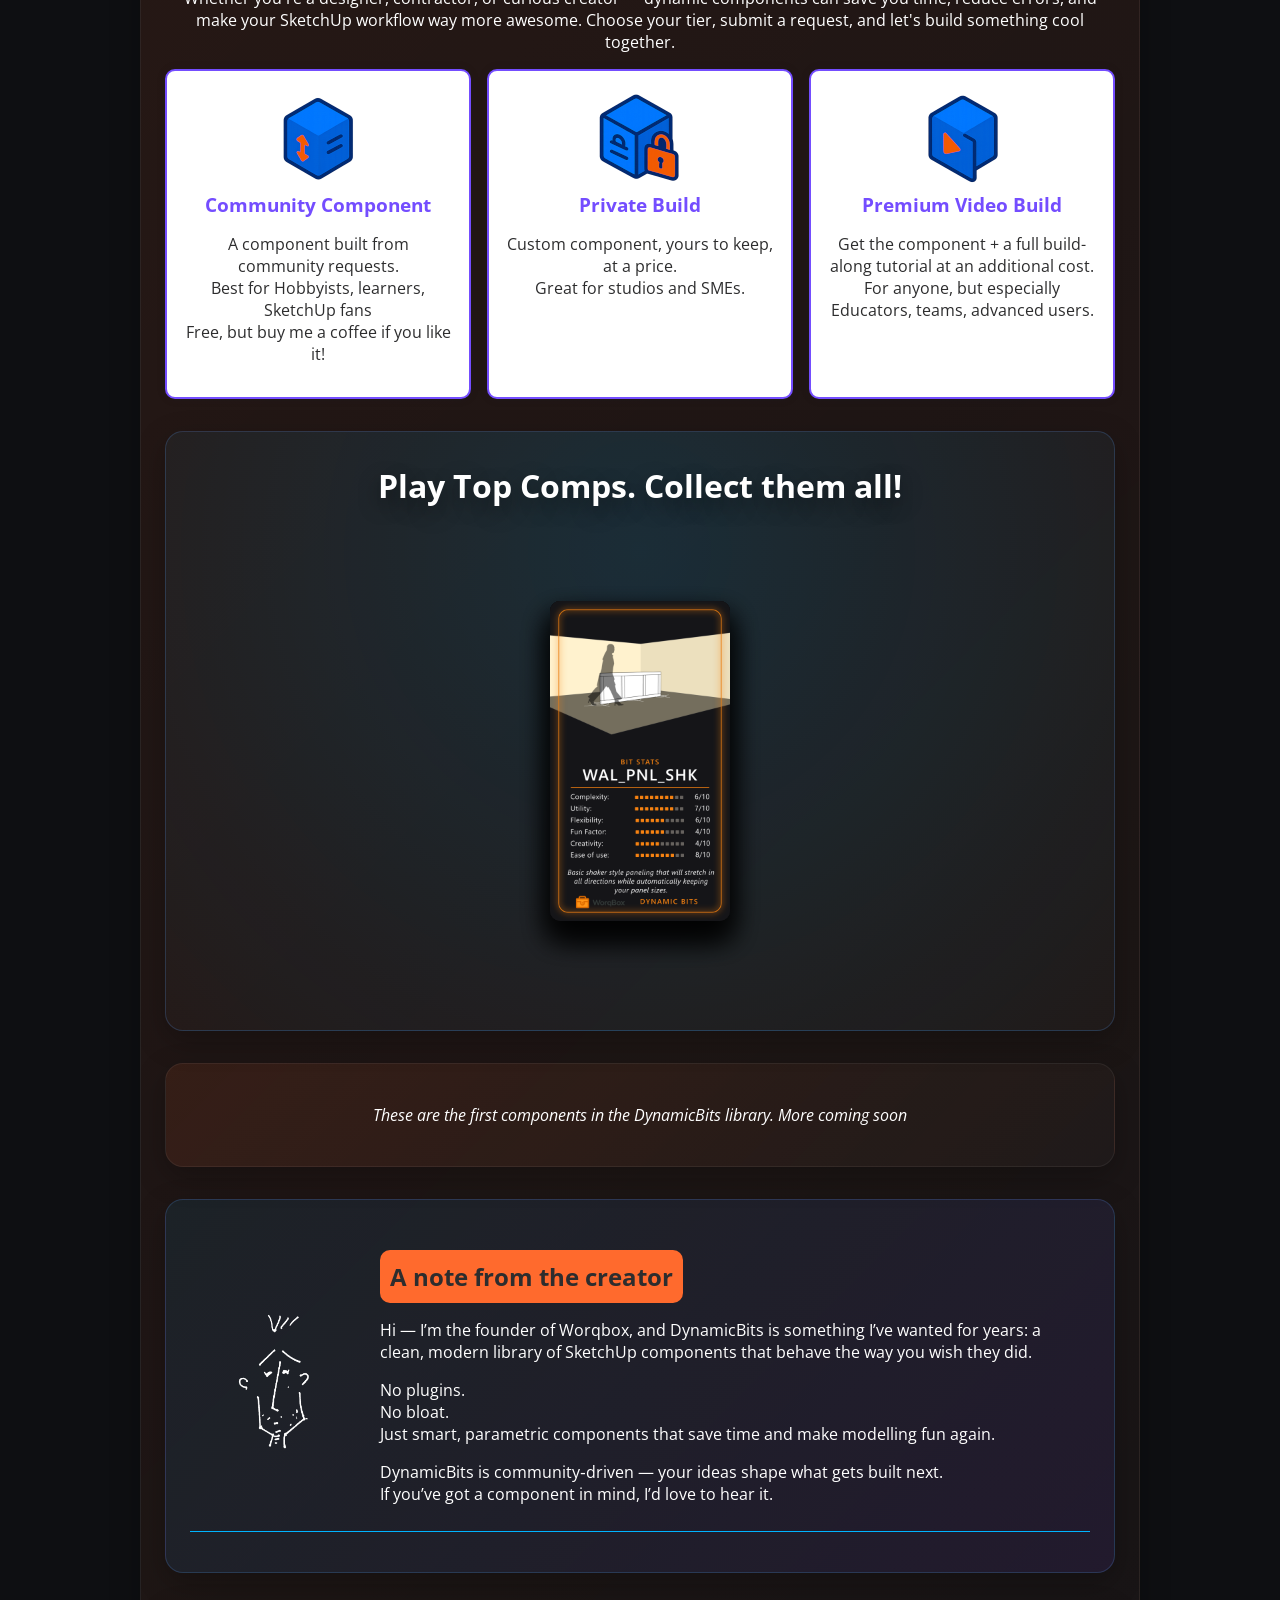
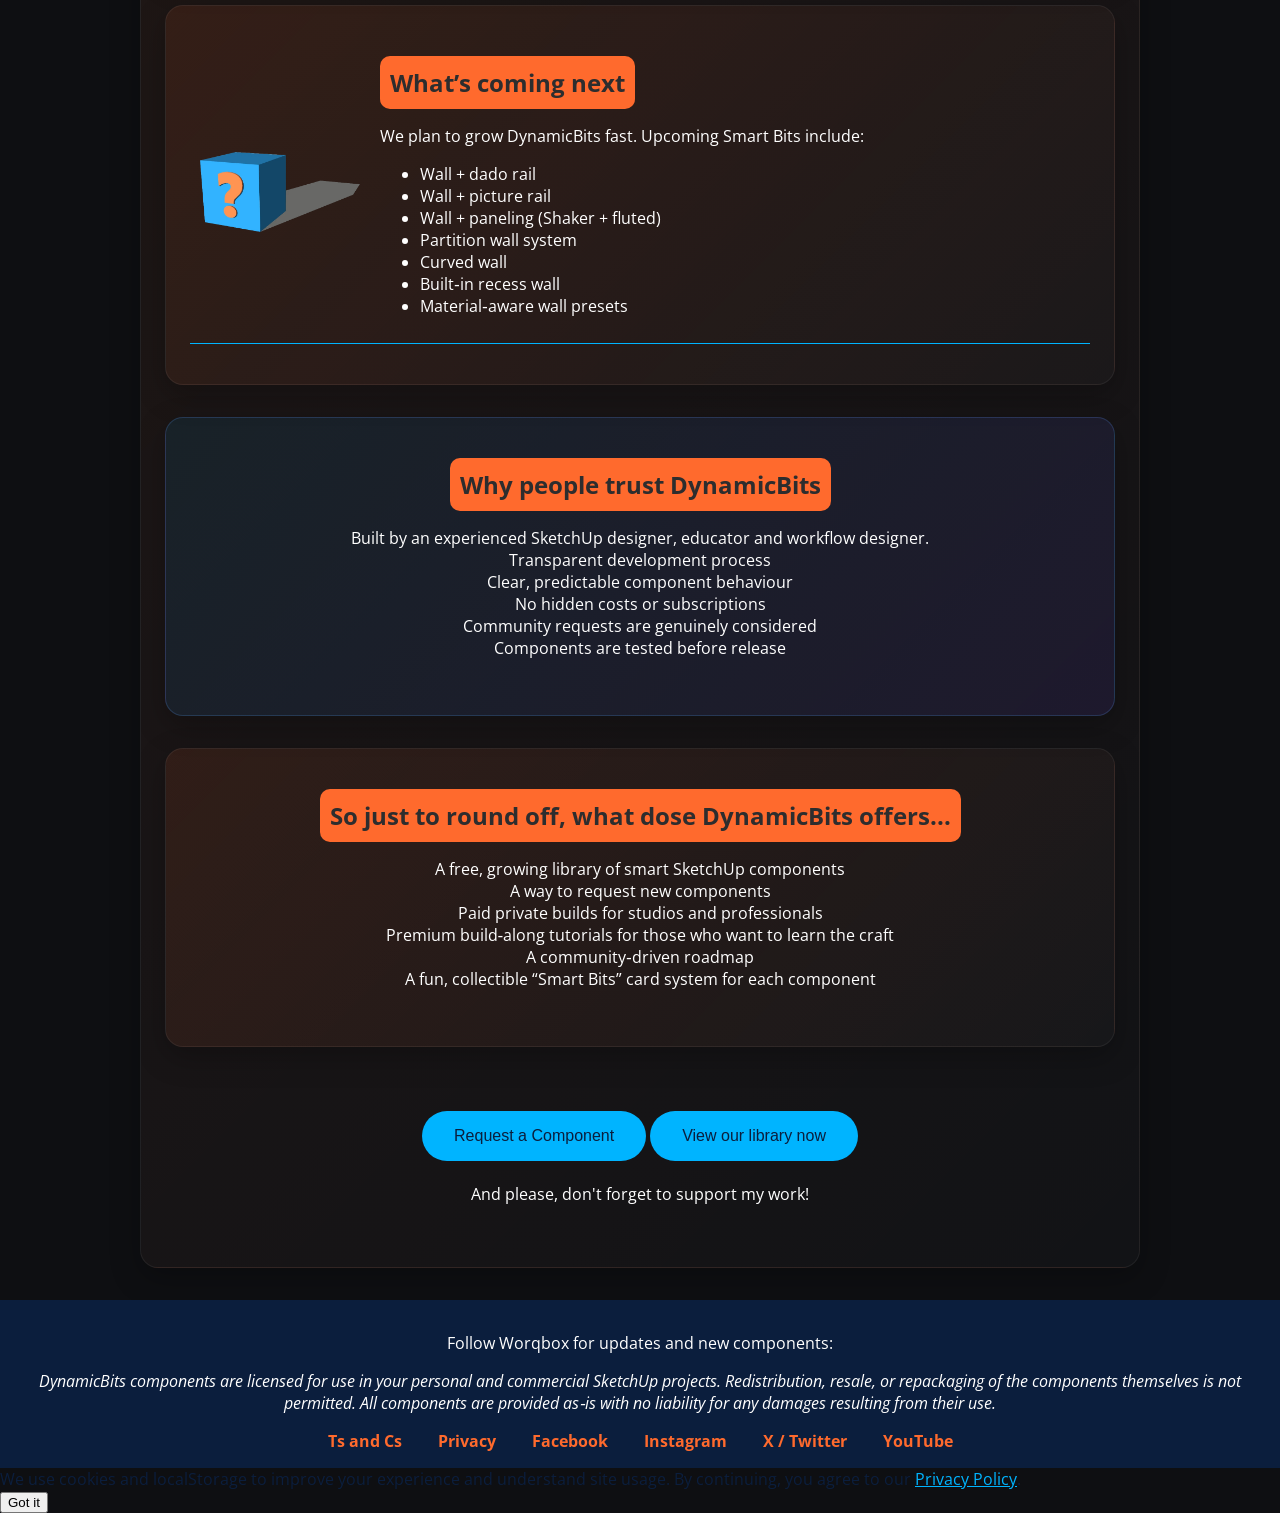
==== commit 3d956634: "Add files via upload" ====
--- a/index.html
+++ b/index.html
@@ -187,5 +187,35 @@
   });
 </script>
 
+<div id="cookieBanner" class="cookie-banner" role="dialog" aria-live="polite" aria-label="Cookie notice">
+	<div class="cookie-banner__text">
+		We use cookies and localStorage to improve your experience and understand site usage. By continuing, you agree to our
+		<a href="assets/docs/privacy.pdf">Privacy Policy</a>.
+	</div>
+	<div class="cookie-banner__actions">
+		<button id="cookieAccept" class="cookie-banner__btn" type="button">Got it</button>
+	</div>
+</div>
+
+<script>
+	(function () {
+		const key = 'db_cookie_consent';
+		const banner = document.getElementById('cookieBanner');
+		const btn = document.getElementById('cookieAccept');
+
+		if (!banner || !btn) return;
+
+		const hasConsent = localStorage.getItem(key) === 'true';
+		if (!hasConsent) {
+			banner.classList.add('active');
+		}
+
+		btn.addEventListener('click', () => {
+			localStorage.setItem(key, 'true');
+			banner.classList.remove('active');
+		});
+	})();
+</script>
+
 </body>
 </html>
